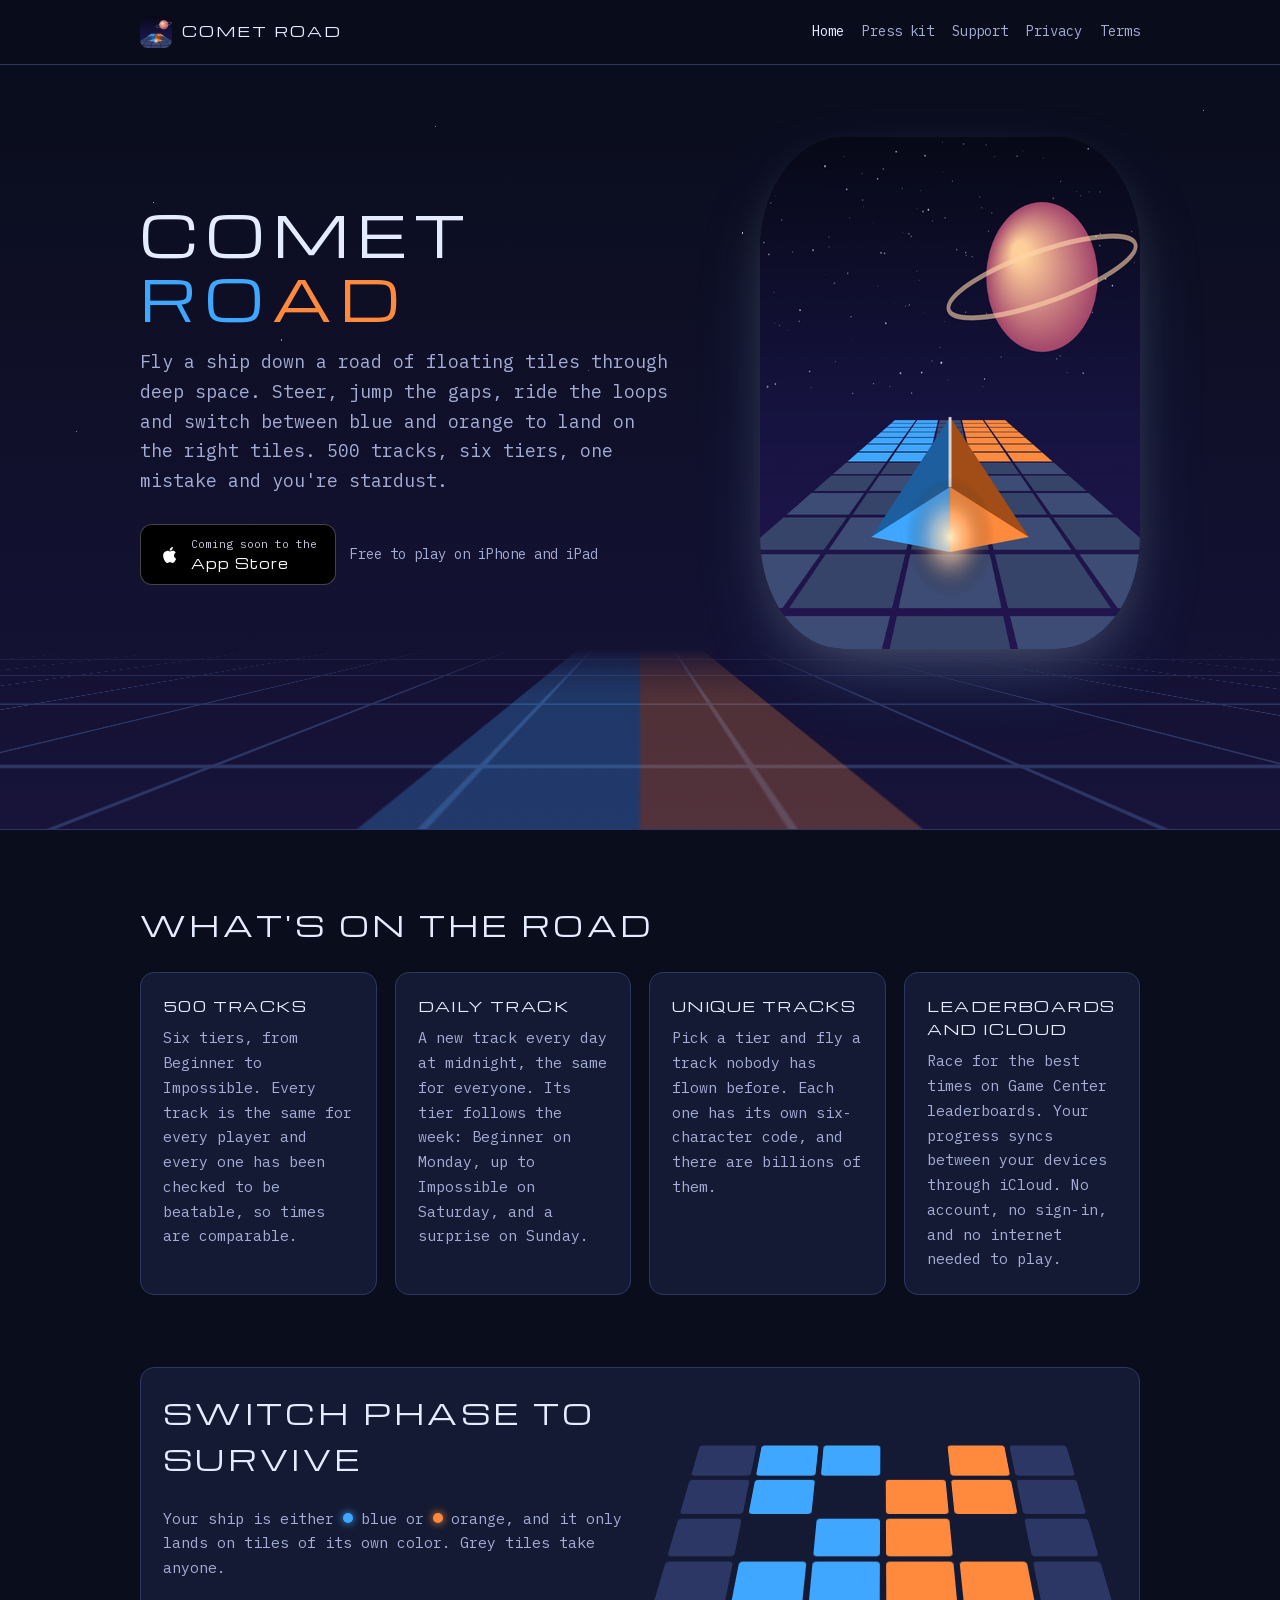
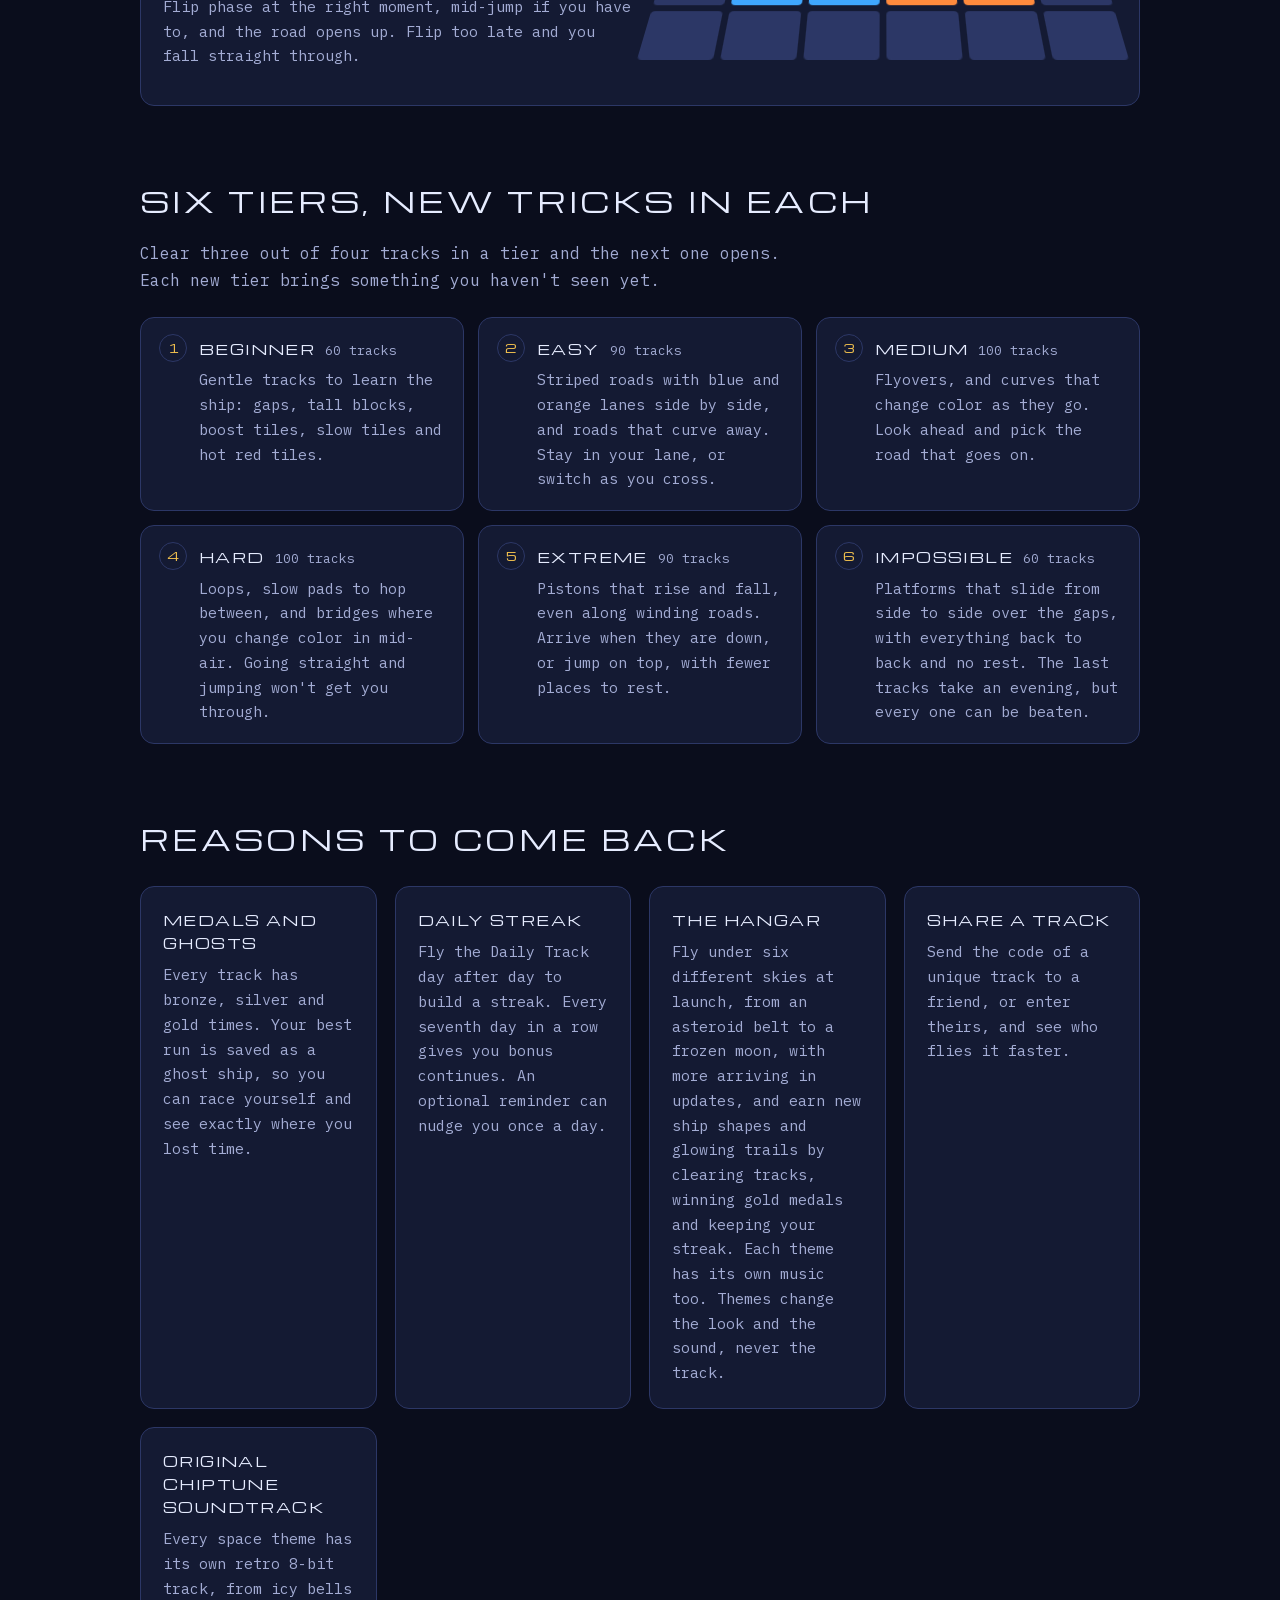
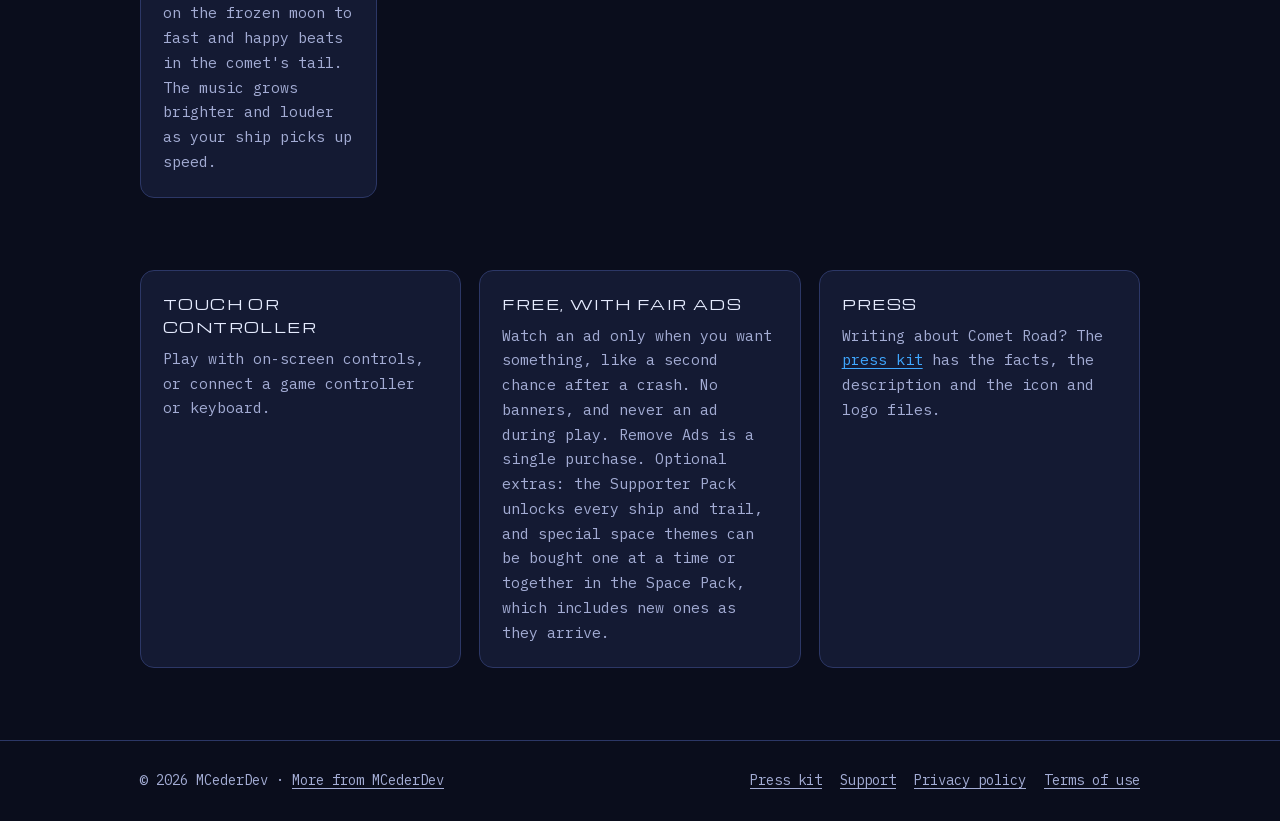
==== index.html @ 7484a26b "Use MCederDev in copyright footers Co-Authored-By: Claude Opus 5.5 <noreply@anthropic.com> Claude-Se" ====
<!doctype html>
<html lang="en">
<head>
<meta charset="utf-8">
<meta name="viewport" content="width=device-width,initial-scale=1">
<title>Comet Road: a space racer for iPhone and iPad</title>
<meta name="description" content="Comet Road is an arcade space racer for iPhone and iPad. Fly a ship down a road of floating tiles, jump the gaps, ride loops and ramps, and switch between blue and orange to stay on the track. 500 tracks in six tiers.">
<meta property="og:title" content="Comet Road">
<meta property="og:description" content="Fly down a road of floating tiles, jump the gaps and switch phase to stay alive. 500 tracks in six tiers, a new daily track and endless unique tracks.">
<meta property="og:type" content="website">
<meta property="og:image" content="assets/icon-512.png">
<meta name="theme-color" content="#0a0d1c">
<!-- When the app is live, add: <meta name="apple-itunes-app" content="app-id=YOUR_APP_ID"> -->
<link rel="icon" href="assets/favicon.png" type="image/png">
<link rel="apple-touch-icon" href="assets/apple-touch-icon.png">
<link rel="stylesheet" href="assets/site.css">
</head>
<body>
<a class="skip" href="#main">Skip to content</a>
<header class="top">
  <div class="wrap">
    <a class="brand" href="./"><img src="assets/favicon.png" alt="" width="32" height="32">COMET ROAD</a>
    <nav class="nav" aria-label="Main">
      <a href="./" aria-current="page">Home</a>
      <a href="presskit.html">Press kit</a>
      <a href="support.html">Support</a>
      <a href="privacy.html">Privacy</a>
      <a href="terms.html">Terms</a>
    </nav>
  </div>
</header>

<main id="main">
  <div class="hero">
    <div class="stars" aria-hidden="true"></div>
    <div class="wrap">
      <div>
        <h1>COMET <span class="b">RO</span><span class="o">AD</span></h1>
        <p class="lede">Fly a ship down a road of floating tiles through deep space. Steer, jump the gaps, ride the loops and switch between blue and orange to land on the right tiles. 500 tracks, six tiers, one mistake and you're stardust.</p>
        <div class="cta">
          <!-- Replace with the official "Download on the App Store" badge and your app link once the app is live. -->
          <a class="store-badge" aria-disabled="true">
            <svg viewBox="0 0 24 24" aria-hidden="true"><path d="M16.37 12.5c-.02-2.2 1.8-3.26 1.88-3.31-1.03-1.5-2.62-1.7-3.18-1.73-1.35-.14-2.64.8-3.33.8-.69 0-1.74-.78-2.87-.76-1.47.02-2.83.86-3.59 2.18-1.53 2.66-.39 6.6 1.1 8.75.73 1.05 1.6 2.24 2.73 2.2 1.1-.05 1.51-.71 2.84-.71 1.32 0 1.7.71 2.85.69 1.18-.02 1.93-1.07 2.65-2.13.84-1.22 1.18-2.4 1.2-2.46-.03-.01-2.3-.88-2.32-3.52zM14.2 6.03c.6-.73 1.01-1.75.9-2.76-.87.04-1.92.58-2.54 1.31-.56.64-1.05 1.67-.92 2.66.97.08 1.96-.49 2.56-1.21z"/></svg>
            <span><small>Coming soon to the</small>App Store</span>
          </a>
          <span class="ghost">Free to play on iPhone and iPad</span>
        </div>
      </div>
      <div class="hero-art">
        <img src="assets/icon-512.png" alt="The Comet Road ship, half blue and half orange, on a tiled road in space under a ringed planet" width="512" height="512">
      </div>
    </div>
    <div class="track" aria-hidden="true"></div>
  </div>

  <section>
    <div class="wrap">
      <h2>WHAT'S ON THE ROAD</h2>
      <div class="grid">
        <div class="card"><h3>500 TRACKS</h3><p>Six tiers, from Beginner to Impossible. Every track is the same for every player and every one has been checked to be beatable, so times are comparable.</p></div>
        <div class="card"><h3>DAILY TRACK</h3><p>A new track every day at midnight, the same for everyone. Its tier follows the week: Beginner on Monday, up to Impossible on Saturday, and a surprise on Sunday.</p></div>
        <div class="card"><h3>UNIQUE TRACKS</h3><p>Pick a tier and fly a track nobody has flown before. Each one has its own six-character code, and there are billions of them.</p></div>
        <div class="card"><h3>LEADERBOARDS AND ICLOUD</h3><p>Race for the best times on Game Center leaderboards. Your progress syncs between your devices through iCloud. No account, no sign-in, and no internet needed to play.</p></div>
      </div>
    </div>
  </section>

  <section style="padding-top:0">
    <div class="wrap">
      <div class="card phase">
        <div>
          <h2>SWITCH PHASE TO SURVIVE</h2>
          <p>Your ship is either <span class="dot b"></span>blue or <span class="dot o"></span>orange, and it only lands on tiles of its own color. Grey tiles take anyone.</p>
          <p>Flip phase at the right moment, mid-jump if you have to, and the road opens up. Flip too late and you fall straight through.</p>
        </div>
        <div class="tiles" aria-hidden="true">
          <i></i><i class="b"></i><i class="b"></i><i class="x"></i><i class="o"></i><i></i>
          <i></i><i class="b"></i><i class="x"></i><i class="o"></i><i class="o"></i><i></i>
          <i></i><i class="x"></i><i class="b"></i><i class="o"></i><i class="x"></i><i></i>
          <i></i><i class="b"></i><i class="b"></i><i class="o"></i><i class="o"></i><i></i>
          <i></i><i></i><i></i><i></i><i></i><i></i>
        </div>
      </div>
    </div>
  </section>

  <section style="padding-top:0">
    <div class="wrap">
      <h2>SIX TIERS, NEW TRICKS IN EACH</h2>
      <p class="sub">Clear three out of four tracks in a tier and the next one opens. Each new tier brings something you haven't seen yet.</p>
      <ol class="tiers">
        <li><b>BEGINNER</b><span>60 tracks</span><p>Gentle tracks to learn the ship: gaps, tall blocks, boost tiles, slow tiles and hot red tiles.</p></li>
        <li><b>EASY</b><span>90 tracks</span><p>Striped roads with blue and orange lanes side by side, and roads that curve away. Stay in your lane, or switch as you cross.</p></li>
        <li><b>MEDIUM</b><span>100 tracks</span><p>Flyovers, and curves that change color as they go. Look ahead and pick the road that goes on.</p></li>
        <li><b>HARD</b><span>100 tracks</span><p>Loops, slow pads to hop between, and bridges where you change color in mid-air. Going straight and jumping won't get you through.</p></li>
        <li><b>EXTREME</b><span>90 tracks</span><p>Pistons that rise and fall, even along winding roads. Arrive when they are down, or jump on top, with fewer places to rest.</p></li>
        <li><b>IMPOSSIBLE</b><span>60 tracks</span><p>Platforms that slide from side to side over the gaps, with everything back to back and no rest. The last tracks take an evening, but every one can be beaten.</p></li>
      </ol>
    </div>
  </section>

  <section style="padding-top:0">
    <div class="wrap">
      <h2>REASONS TO COME BACK</h2>
      <div class="grid">
        <div class="card"><h3>MEDALS AND GHOSTS</h3><p>Every track has bronze, silver and gold times. Your best run is saved as a ghost ship, so you can race yourself and see exactly where you lost time.</p></div>
        <div class="card"><h3>DAILY STREAK</h3><p>Fly the Daily Track day after day to build a streak. Every seventh day in a row gives you bonus continues. An optional reminder can nudge you once a day.</p></div>
        <div class="card"><h3>THE HANGAR</h3><p>Fly under six different skies at launch, from an asteroid belt to a frozen moon, with more arriving in updates, and earn new ship shapes and glowing trails by clearing tracks, winning gold medals and keeping your streak. Each theme has its own music too. Themes change the look and the sound, never the track.</p></div>
        <div class="card"><h3>SHARE A TRACK</h3><p>Send the code of a unique track to a friend, or enter theirs, and see who flies it faster.</p></div>
        <div class="card"><h3>ORIGINAL CHIPTUNE SOUNDTRACK</h3><p>Every space theme has its own retro 8-bit track, from icy bells on the frozen moon to fast and happy beats in the comet's tail. The music grows brighter and louder as your ship picks up speed.</p></div>
      </div>
    </div>
  </section>

  <section style="padding-top:0">
    <div class="wrap">
      <div class="grid">
        <div class="card"><h3>TOUCH OR CONTROLLER</h3><p>Play with on-screen controls, or connect a game controller or keyboard.</p></div>
        <div class="card"><h3>FREE, WITH FAIR ADS</h3><p>Watch an ad only when you want something, like a second chance after a crash. No banners, and never an ad during play. Remove Ads is a single purchase. Optional extras: the Supporter Pack unlocks every ship and trail, and special space themes can be bought one at a time or together in the Space Pack, which includes new ones as they arrive.</p></div>
        <div class="card"><h3>PRESS</h3><p>Writing about Comet Road? The <a href="presskit.html">press kit</a> has the facts, the description and the icon and logo files.</p></div>
      </div>
    </div>
  </section>
</main>

<footer class="foot">
  <div class="wrap">
    <span>&copy; 2026 MCederDev · <a href="../">More from MCederDev</a></span>
    <nav aria-label="Footer">
      <a href="presskit.html">Press kit</a>
      <a href="support.html">Support</a>
      <a href="privacy.html">Privacy policy</a>
      <a href="terms.html">Terms of use</a>
    </nav>
  </div>
</footer>
</body>
</html>
---- assets/site.css ----
/* Comet Road website. One dark look on purpose, matching the game. */
@font-face{font-family:"Michroma";font-weight:400;font-display:swap;src:url(fonts/Michroma-400-latin.woff2) format("woff2");unicode-range:U+0000-00FF,U+0131,U+0152-0153,U+02BB-02BC,U+02C6,U+02DA,U+02DC,U+2000-206F,U+2074,U+20AC,U+2122,U+2191,U+2193,U+2212,U+2215,U+FEFF,U+FFFD}
@font-face{font-family:"Michroma";font-weight:400;font-display:swap;src:url(fonts/Michroma-400-latin-ext.woff2) format("woff2");unicode-range:U+0100-02BA,U+02BD-02C5,U+02C7-02CC,U+02CE-02D7,U+02DD-02FF,U+0304,U+0308,U+0329,U+1E00-1EFF,U+2020,U+20A0-20AB,U+20AD-20C4,U+2113,U+2C60-2C7F,U+A720-A7FF}
@font-face{font-family:"IBM Plex Mono";font-weight:400;font-display:swap;src:url(fonts/IBMPlexMono-400-latin.woff2) format("woff2");unicode-range:U+0000-00FF,U+0131,U+0152-0153,U+02BB-02BC,U+02C6,U+02DA,U+02DC,U+2000-206F,U+2074,U+20AC,U+2122,U+2191,U+2193,U+2212,U+2215,U+FEFF,U+FFFD}
@font-face{font-family:"IBM Plex Mono";font-weight:400;font-display:swap;src:url(fonts/IBMPlexMono-400-latin-ext.woff2) format("woff2");unicode-range:U+0100-02BA,U+02BD-02C5,U+02C7-02CC,U+02CE-02D7,U+02DD-02FF,U+0304,U+0308,U+0329,U+1E00-1EFF,U+2020,U+20A0-20AB,U+20AD-20C4,U+2113,U+2C60-2C7F,U+A720-A7FF}
@font-face{font-family:"IBM Plex Mono";font-weight:600;font-display:swap;src:url(fonts/IBMPlexMono-600-latin.woff2) format("woff2");unicode-range:U+0000-00FF,U+0131,U+0152-0153,U+02BB-02BC,U+02C6,U+02DA,U+02DC,U+2000-206F,U+2074,U+20AC,U+2122,U+2191,U+2193,U+2212,U+2215,U+FEFF,U+FFFD}
@font-face{font-family:"IBM Plex Mono";font-weight:600;font-display:swap;src:url(fonts/IBMPlexMono-600-latin-ext.woff2) format("woff2");unicode-range:U+0100-02BA,U+02BD-02C5,U+02C7-02CC,U+02CE-02D7,U+02DD-02FF,U+0304,U+0308,U+0329,U+1E00-1EFF,U+2020,U+20A0-20AB,U+20AD-20C4,U+2113,U+2C60-2C7F,U+A720-A7FF}

:root{
  --void:#0a0d1c; --night:#17133a; --panel:#141a33; --line:#2c3766; --ink:#e6ecff; --muted:#a3acd4;
  --blue:#3fa7ff; --orange:#ff8a3d; --amber:#f2c14e;
  --display:"Michroma","Eurostile","Trebuchet MS",sans-serif;
  --mono:"IBM Plex Mono",ui-monospace,Menlo,Consolas,monospace;
  color-scheme:dark;
}
*{box-sizing:border-box}
html{-webkit-text-size-adjust:100%}
body{margin:0;background:var(--void);color:var(--ink);font:16px/1.65 var(--mono);min-height:100vh;display:flex;flex-direction:column}
a{color:var(--blue);text-underline-offset:3px}
a:hover{color:var(--orange)}
a:focus-visible,button:focus-visible{outline:2px solid var(--amber);outline-offset:3px;border-radius:4px}
img{max-width:100%;display:block}

.wrap{width:100%;max-width:1040px;margin:0 auto;padding:0 20px}
.skip{position:absolute;left:-9999px}
.skip:focus{left:16px;top:12px;background:var(--panel);padding:8px 12px;z-index:10}

/* Header */
.top{border-bottom:1px solid var(--line);background:rgba(10,13,28,.85);backdrop-filter:blur(8px);position:sticky;top:0;z-index:5}
.top .wrap{display:flex;align-items:center;justify-content:space-between;gap:16px;min-height:64px;flex-wrap:wrap}
.brand{display:flex;align-items:center;gap:10px;color:var(--ink);text-decoration:none;font-family:var(--display);letter-spacing:.14em;font-size:14px}
.brand img{width:32px;height:32px;border-radius:8px}
.nav{display:flex;gap:18px;flex-wrap:wrap;font-size:14px}
.nav a{color:var(--muted);text-decoration:none}
.nav a:hover,.nav a[aria-current="page"]{color:var(--ink)}

/* Hero */
.hero{position:relative;overflow:hidden;background:linear-gradient(180deg,var(--void) 0%,var(--night) 100%);border-bottom:1px solid var(--line)}
.stars{position:absolute;inset:0;background-image:
  radial-gradient(1px 1px at 12% 18%,#fff9 50%,transparent 51%),radial-gradient(1px 1px at 34% 8%,#fff7 50%,transparent 51%),
  radial-gradient(1.5px 1.5px at 58% 22%,#fffb 50%,transparent 51%),radial-gradient(1px 1px at 76% 12%,#fff8 50%,transparent 51%),
  radial-gradient(1px 1px at 88% 30%,#fff6 50%,transparent 51%),radial-gradient(1.5px 1.5px at 22% 36%,#fff8 50%,transparent 51%),
  radial-gradient(1px 1px at 46% 40%,#fff5 50%,transparent 51%),radial-gradient(1px 1px at 6% 48%,#fff7 50%,transparent 51%),
  radial-gradient(1px 1px at 94% 6%,#fff8 50%,transparent 51%),radial-gradient(1px 1px at 66% 44%,#fff5 50%,transparent 51%);pointer-events:none}
.hero .wrap{position:relative;display:grid;grid-template-columns:1.1fr .9fr;gap:40px;align-items:center;padding-top:72px;padding-bottom:180px}
.hero h1{font-family:var(--display);font-weight:400;font-size:clamp(30px,6vw,56px);letter-spacing:.14em;line-height:1.15;margin:0 0 18px}
.hero h1 .b{color:var(--blue)} .hero h1 .o{color:var(--orange)}
.lede{font-size:18px;color:var(--muted);max-width:34em;margin:0 0 28px}
.hero-art img{width:100%;max-width:380px;margin-left:auto;border-radius:22%;box-shadow:0 30px 80px -20px #3fa7ff55,0 20px 60px -30px #ff8a3d66}

/* Moving track along the bottom of the hero */
.track{position:absolute;left:-10%;right:-10%;bottom:-40px;height:220px;perspective:300px;pointer-events:none}
.track::before{content:"";position:absolute;inset:0 0 -200px;transform:rotateX(62deg);transform-origin:50% 0;
  background:
    linear-gradient(90deg,transparent 0 46%,#3fa7ff40 46% 50%,#ff8a3d40 50% 54%,transparent 54%),
    repeating-linear-gradient(90deg,#2c3766 0 2px,transparent 2px 80px),
    repeating-linear-gradient(0deg,#2c3766 0 2px,transparent 2px 60px);
  animation:roll 1.4s linear infinite;
  -webkit-mask-image:linear-gradient(180deg,transparent,#000 40%);mask-image:linear-gradient(180deg,transparent,#000 40%)}
@keyframes roll{to{background-position:0 0,0 0,0 60px}}
@media (prefers-reduced-motion:reduce){.track::before{animation:none}}

.cta{display:flex;gap:14px;flex-wrap:wrap;align-items:center}
.store-badge{display:inline-flex;align-items:center;gap:10px;background:#000;color:#fff;border:1px solid #fff4;border-radius:12px;padding:10px 18px;text-decoration:none;font-family:var(--display);font-size:13px;letter-spacing:.08em}
.store-badge svg{width:22px;height:22px;fill:currentColor}
.store-badge small{display:block;font-family:var(--mono);font-size:11px;letter-spacing:0;color:#ccd}
.store-badge[aria-disabled="true"]{cursor:default}
.ghost{color:var(--muted);font-size:14px}

/* Sections */
main{flex:1}
section{padding:72px 0}
h2{font-family:var(--display);font-weight:400;letter-spacing:.12em;font-size:clamp(20px,3.4vw,28px);margin:0 0 24px}
.grid{display:grid;grid-template-columns:repeat(auto-fit,minmax(220px,1fr));gap:18px}
.card{background:var(--panel);border:1px solid var(--line);border-radius:14px;padding:22px}
.card h3{font-family:var(--display);font-weight:400;font-size:14px;letter-spacing:.1em;margin:0 0 8px}
.card p{margin:0;color:var(--muted);font-size:15px}
.dot{display:inline-block;width:10px;height:10px;border-radius:50%;margin-right:8px;vertical-align:1px}
.dot.b{background:var(--blue);box-shadow:0 0 8px var(--blue)} .dot.o{background:var(--orange);box-shadow:0 0 8px var(--orange)} .dot.a{background:var(--amber);box-shadow:0 0 8px var(--amber)}
.phase{display:grid;grid-template-columns:1fr 1fr;gap:18px;align-items:center}
.phase p{color:var(--muted);margin:0 0 14px}
.tiles{display:grid;grid-template-columns:repeat(6,1fr);gap:6px;transform:perspective(500px) rotateX(35deg);width:100%;max-width:420px;margin:0 auto}
.tiles i{display:block;aspect-ratio:1.4;border-radius:4px;background:#2c3766}
.tiles i.b{background:var(--blue)} .tiles i.o{background:var(--orange)} .tiles i.x{background:transparent}

/* Text pages */
.doc{padding:56px 0 72px}
.doc .wrap{max-width:760px}
.doc h1{font-family:var(--display);font-weight:400;letter-spacing:.12em;font-size:clamp(24px,4.4vw,36px);margin:0 0 8px;line-height:1.25}
.doc .meta{color:var(--muted);font-size:14px;margin:0 0 36px}
.doc h2{font-size:17px;margin:40px 0 12px}
.doc h3{font-size:16px;margin:24px 0 8px}
.doc p,.doc li{color:#cfd6f5;overflow-wrap:anywhere}
.doc ul{padding-left:22px}
.doc li{margin:6px 0}
.note{border-left:3px solid var(--amber);background:var(--panel);padding:14px 18px;border-radius:0 10px 10px 0;margin:24px 0}
.note p{margin:0}
table{width:100%;border-collapse:collapse;font-size:14px;margin:12px 0 20px}
th,td{text-align:left;padding:10px 12px;border-bottom:1px solid var(--line);vertical-align:top}
th{font-weight:600;color:var(--ink)}
td{color:#cfd6f5}
.table-scroll{overflow-x:auto}
details{background:var(--panel);border:1px solid var(--line);border-radius:12px;padding:14px 18px;margin:10px 0}
summary{cursor:pointer;font-weight:600;color:var(--ink)}
details p{margin:10px 0 0}
.contact{font-size:18px;margin:8px 0 28px}

/* Footer */
.foot{border-top:1px solid var(--line);padding:28px 0;color:var(--muted);font-size:14px}
.foot .wrap{display:flex;gap:16px;justify-content:space-between;flex-wrap:wrap}
.foot nav{display:flex;gap:18px;flex-wrap:wrap}
.foot a{color:var(--muted)}

@media (max-width:760px){
  .hero .wrap{grid-template-columns:1fr;padding-top:40px;padding-bottom:150px;gap:28px}
  .hero-art{order:-1}
  .hero-art img{max-width:180px;margin:0}
  .phase{grid-template-columns:1fr}
  section{padding:52px 0}
  .wrap{padding:0 16px}
}

/* Tier list on the home page */
.sub{color:var(--muted);margin:-8px 0 24px;max-width:40em}
.tiers{list-style:none;padding:0;margin:0;display:grid;grid-template-columns:repeat(auto-fit,minmax(280px,1fr));gap:14px;counter-reset:t}
.tiers li{counter-increment:t;background:var(--panel);border:1px solid var(--line);border-radius:14px;padding:18px 20px 18px 58px;position:relative}
.tiers li::before{content:counter(t);position:absolute;left:18px;top:16px;width:26px;height:26px;border-radius:50%;border:1px solid var(--line);display:grid;place-items:center;font-family:var(--display);font-size:12px;color:var(--amber)}
.tiers b{font-family:var(--display);font-weight:400;font-size:14px;letter-spacing:.1em}
.tiers span{color:var(--muted);font-size:13px;margin-left:10px}
.tiers p{margin:6px 0 0;color:var(--muted);font-size:15px}

/* Press kit */
.facts{display:grid;grid-template-columns:max-content 1fr;gap:6px 20px;margin:0 0 8px}
.facts dt{color:var(--muted)}
.facts dd{margin:0;color:var(--ink)}
.downloads{display:grid;grid-template-columns:repeat(auto-fit,minmax(200px,1fr));gap:14px;margin:12px 0 20px}
.dl{background:var(--panel);border:1px solid var(--line);border-radius:12px;padding:14px;text-decoration:none;color:var(--ink);display:flex;flex-direction:column;gap:10px}
.dl:hover{border-color:var(--blue);color:var(--ink)}
.dl .thumb{aspect-ratio:16/10;border-radius:8px;background:#060814;display:grid;place-items:center;overflow:hidden}
.dl .thumb{padding:12px}
.dl .thumb img{max-width:100%;max-height:110px;width:auto;height:auto}
.dl small{color:var(--muted)}
.shots{display:grid;grid-template-columns:repeat(auto-fit,minmax(220px,1fr));gap:14px;margin:12px 0 20px}
.shot{aspect-ratio:19.5/9;border:1px dashed var(--line);border-radius:12px;display:grid;place-items:center;color:var(--muted);font-size:13px;text-align:center;padding:10px}
@media (max-width:520px){.facts{grid-template-columns:1fr;gap:0}.facts dd{margin-bottom:10px}}
.doc code{font-family:var(--mono);background:var(--panel);border:1px solid var(--line);border-radius:6px;padding:1px 6px;font-size:14px}
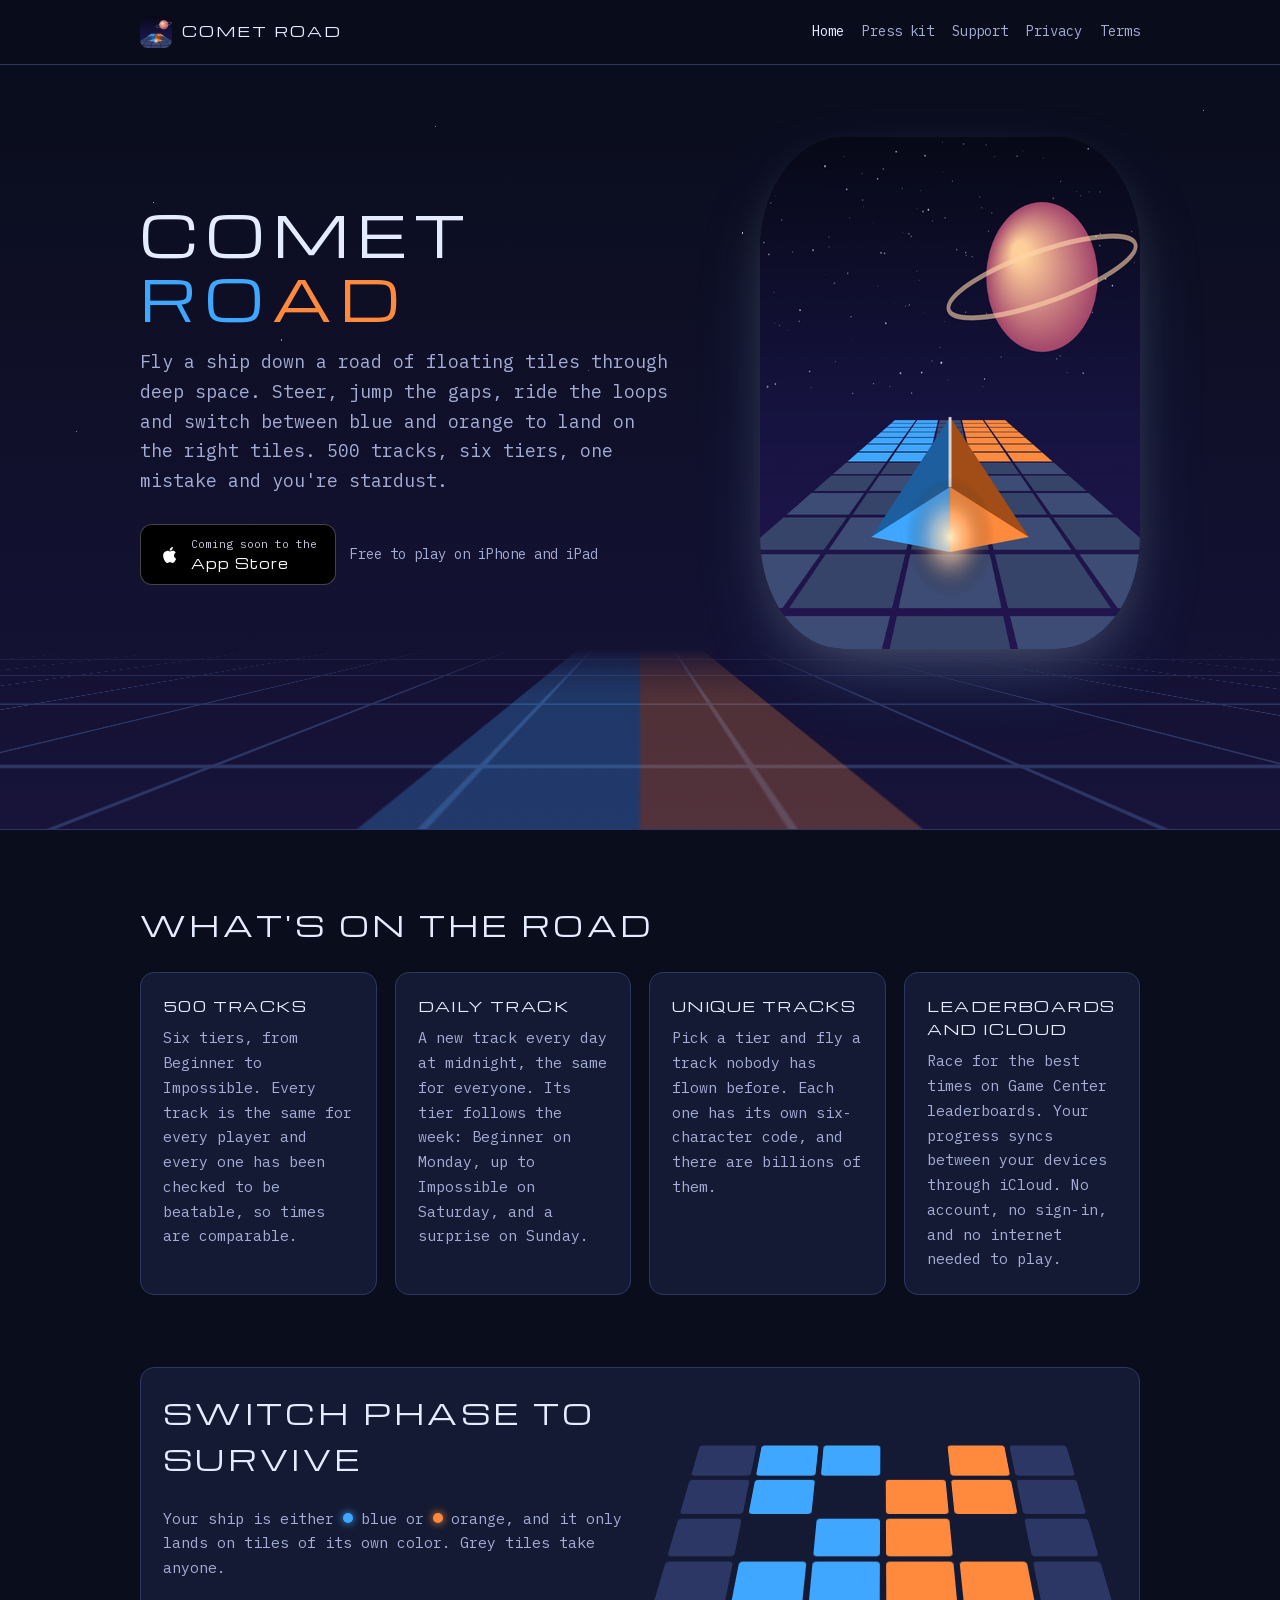
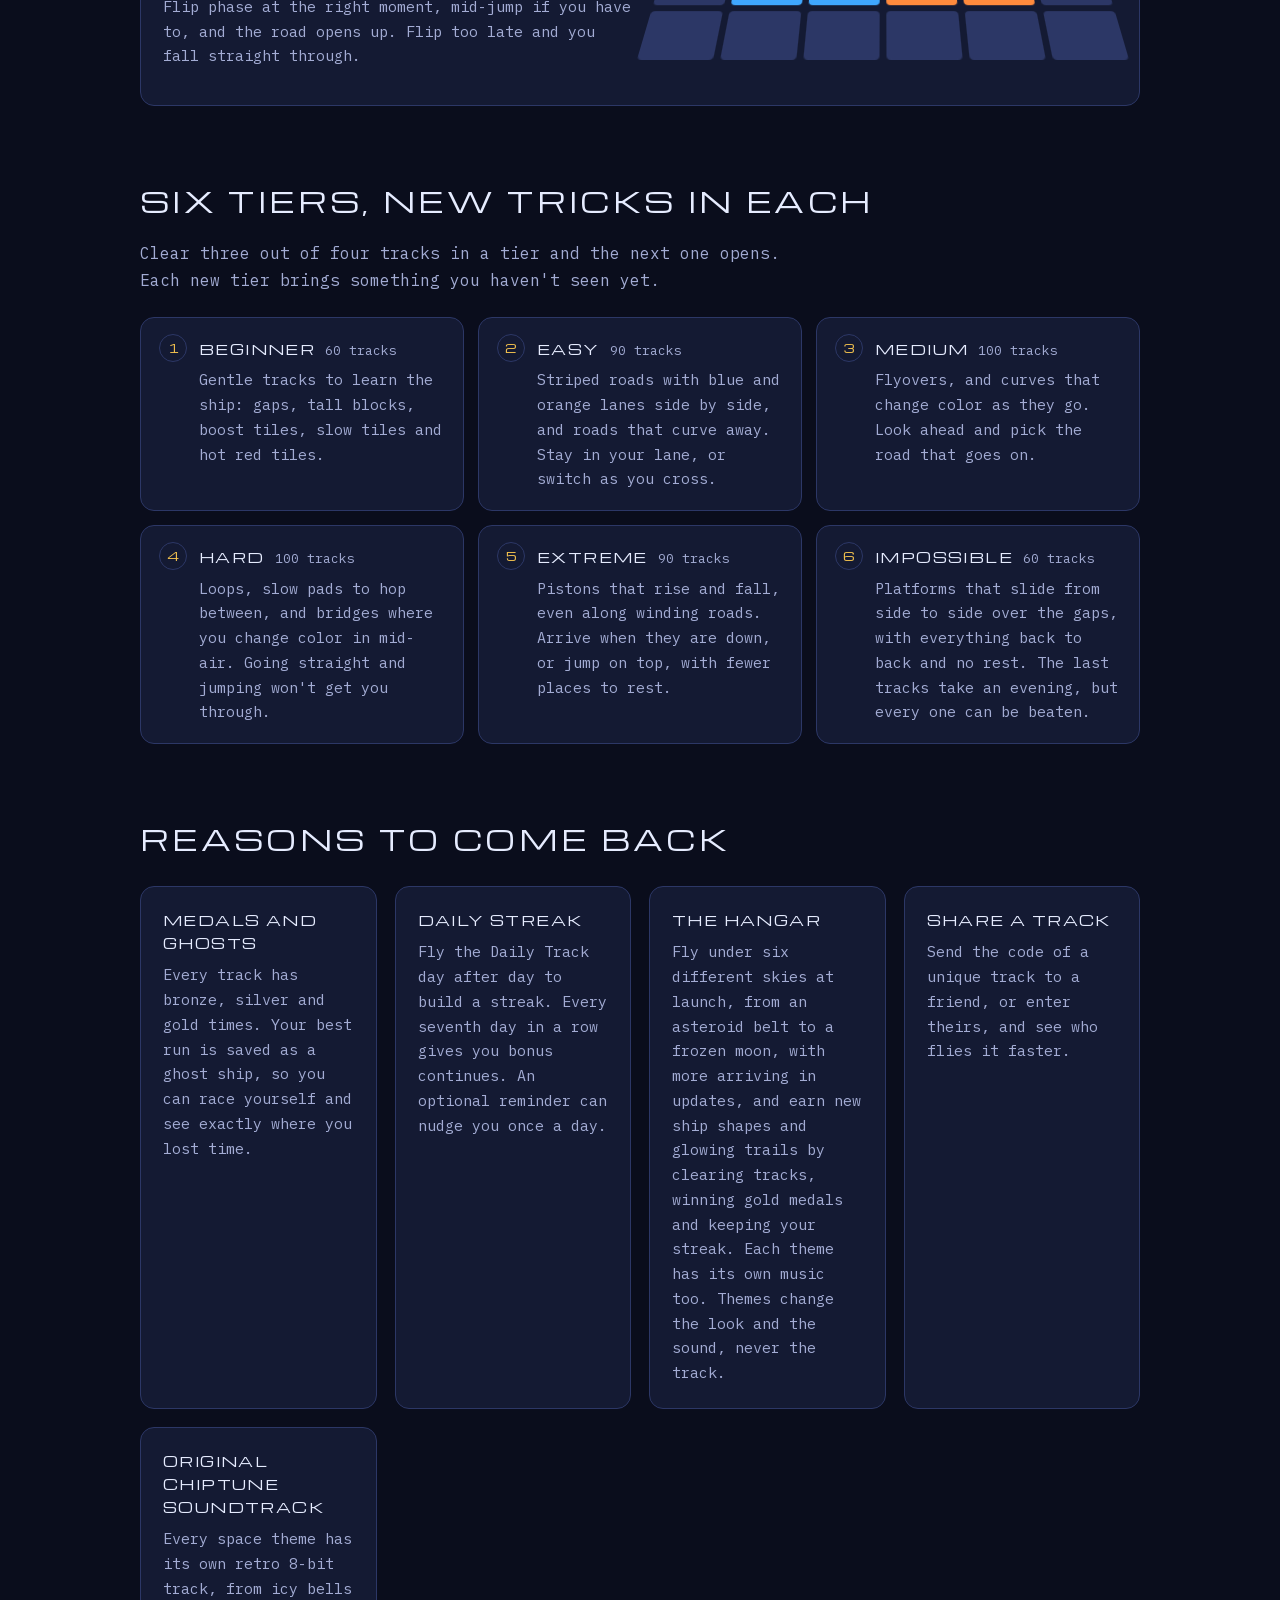
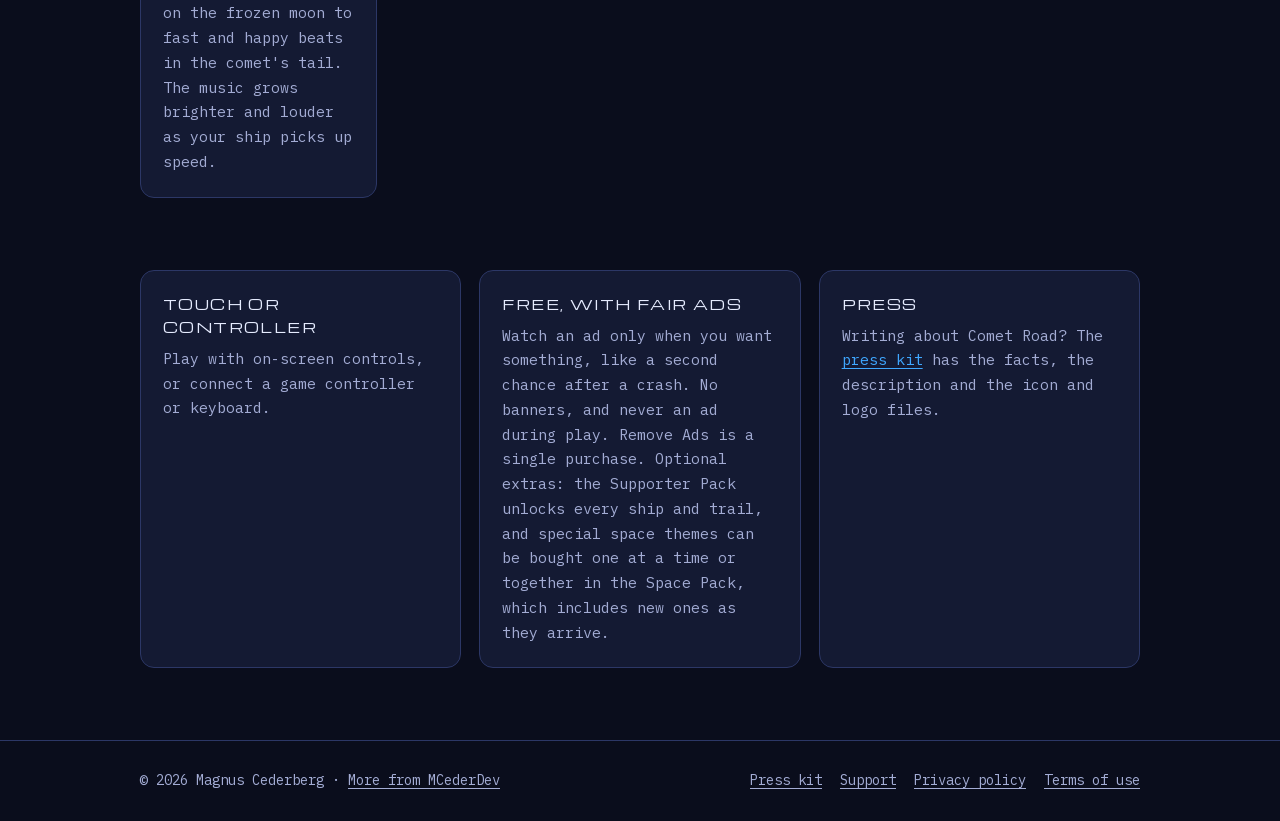
==== commit 4158d152: "Keep Magnus Cederberg as copyright holder Co-Authored-By: Claude Opus 5.5 <noreply@anthropic.com> Cl" ====
--- a/index.html
+++ b/index.html
@@ -125,7 +125,7 @@
 
 <footer class="foot">
   <div class="wrap">
-    <span>&copy; 2026 MCederDev · <a href="../">More from MCederDev</a></span>
+    <span>&copy; 2026 Magnus Cederberg · <a href="../">More from MCederDev</a></span>
     <nav aria-label="Footer">
       <a href="presskit.html">Press kit</a>
       <a href="support.html">Support</a>
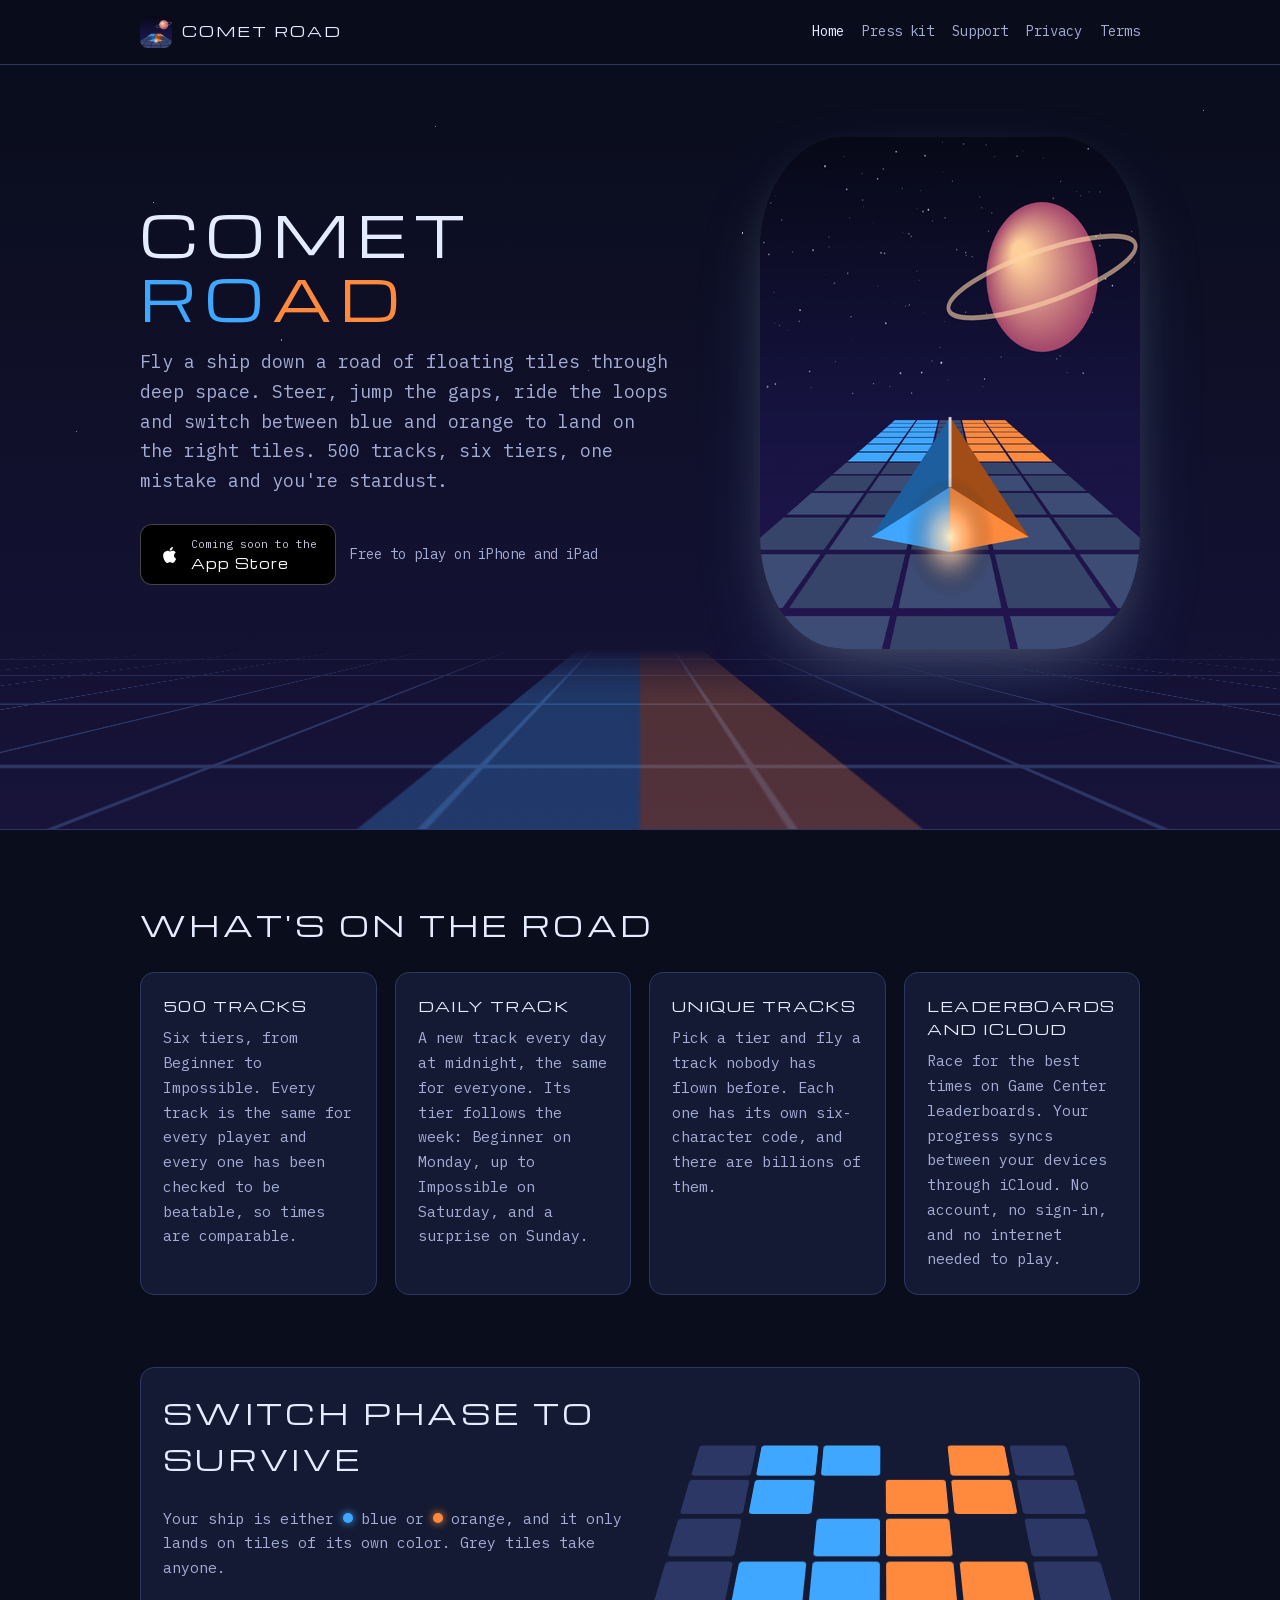
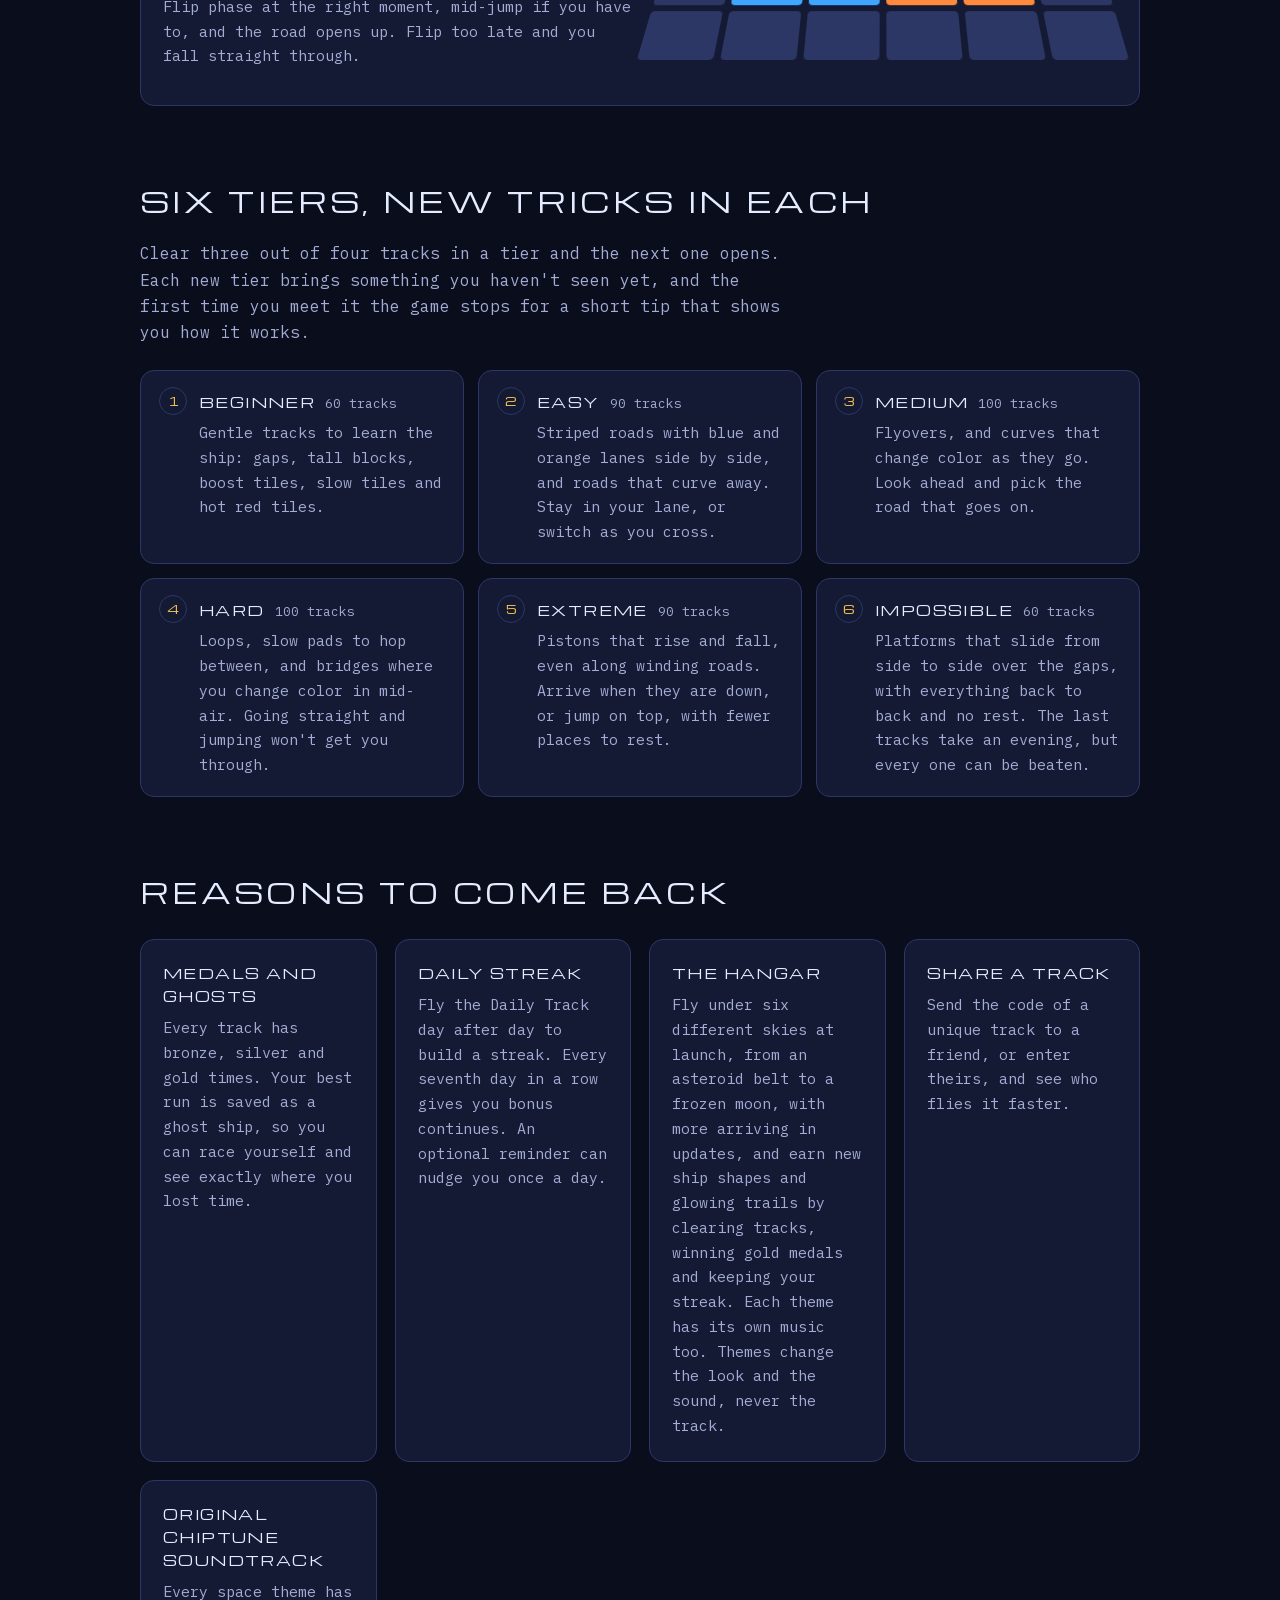
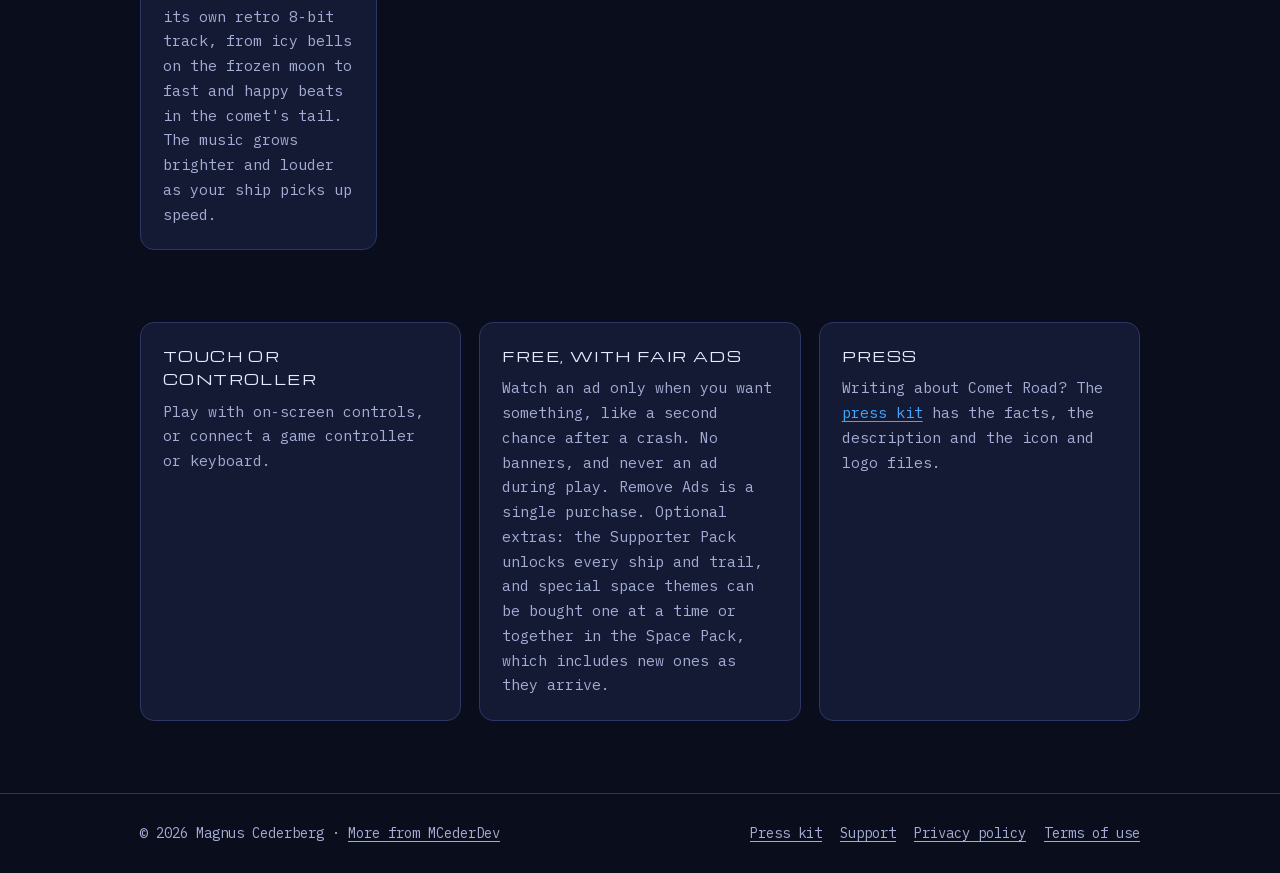
==== commit 11d7717e: "Mention the new player tips and How to play page Co-Authored-By: Claude Opus 5.5 <noreply@anthropic." ====
--- a/index.html
+++ b/index.html
@@ -87,7 +87,7 @@
   <section style="padding-top:0">
     <div class="wrap">
       <h2>SIX TIERS, NEW TRICKS IN EACH</h2>
-      <p class="sub">Clear three out of four tracks in a tier and the next one opens. Each new tier brings something you haven't seen yet.</p>
+      <p class="sub">Clear three out of four tracks in a tier and the next one opens. Each new tier brings something you haven't seen yet, and the first time you meet it the game stops for a short tip that shows you how it works.</p>
       <ol class="tiers">
         <li><b>BEGINNER</b><span>60 tracks</span><p>Gentle tracks to learn the ship: gaps, tall blocks, boost tiles, slow tiles and hot red tiles.</p></li>
         <li><b>EASY</b><span>90 tracks</span><p>Striped roads with blue and orange lanes side by side, and roads that curve away. Stay in your lane, or switch as you cross.</p></li>
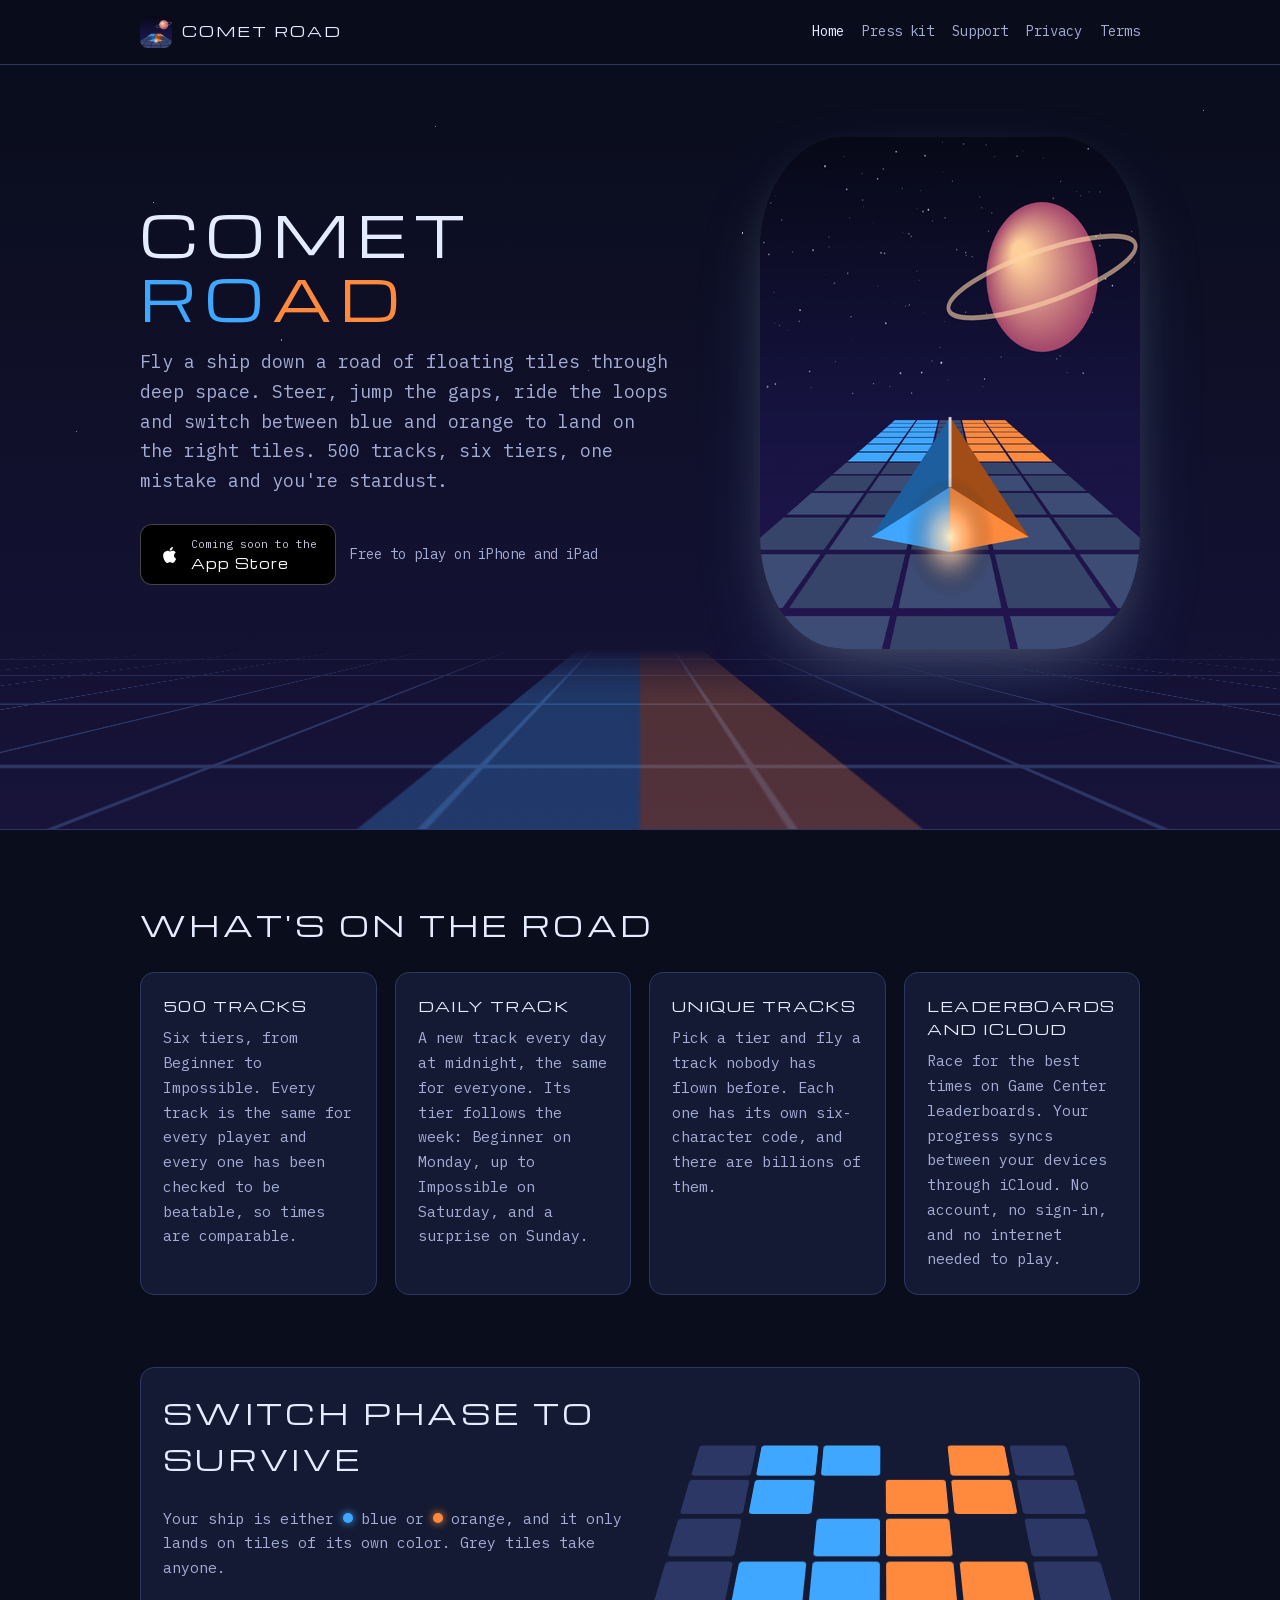
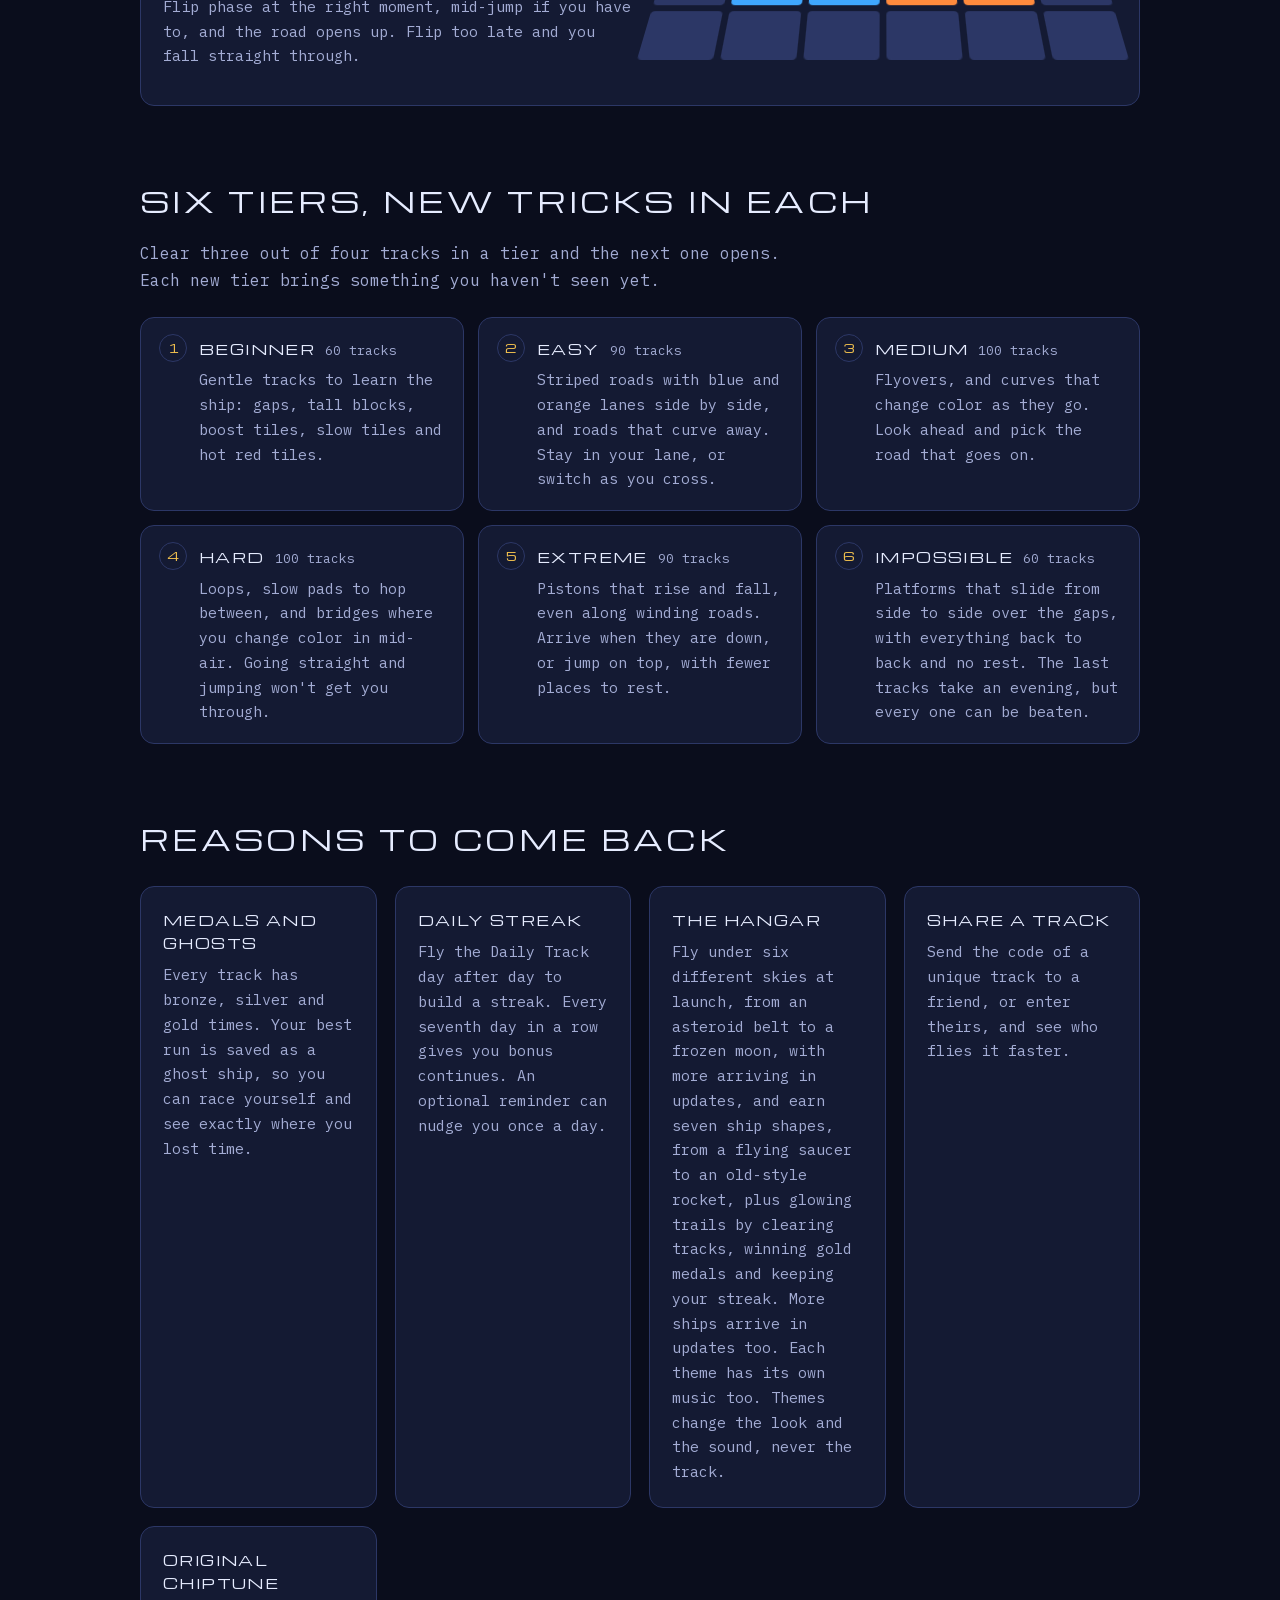
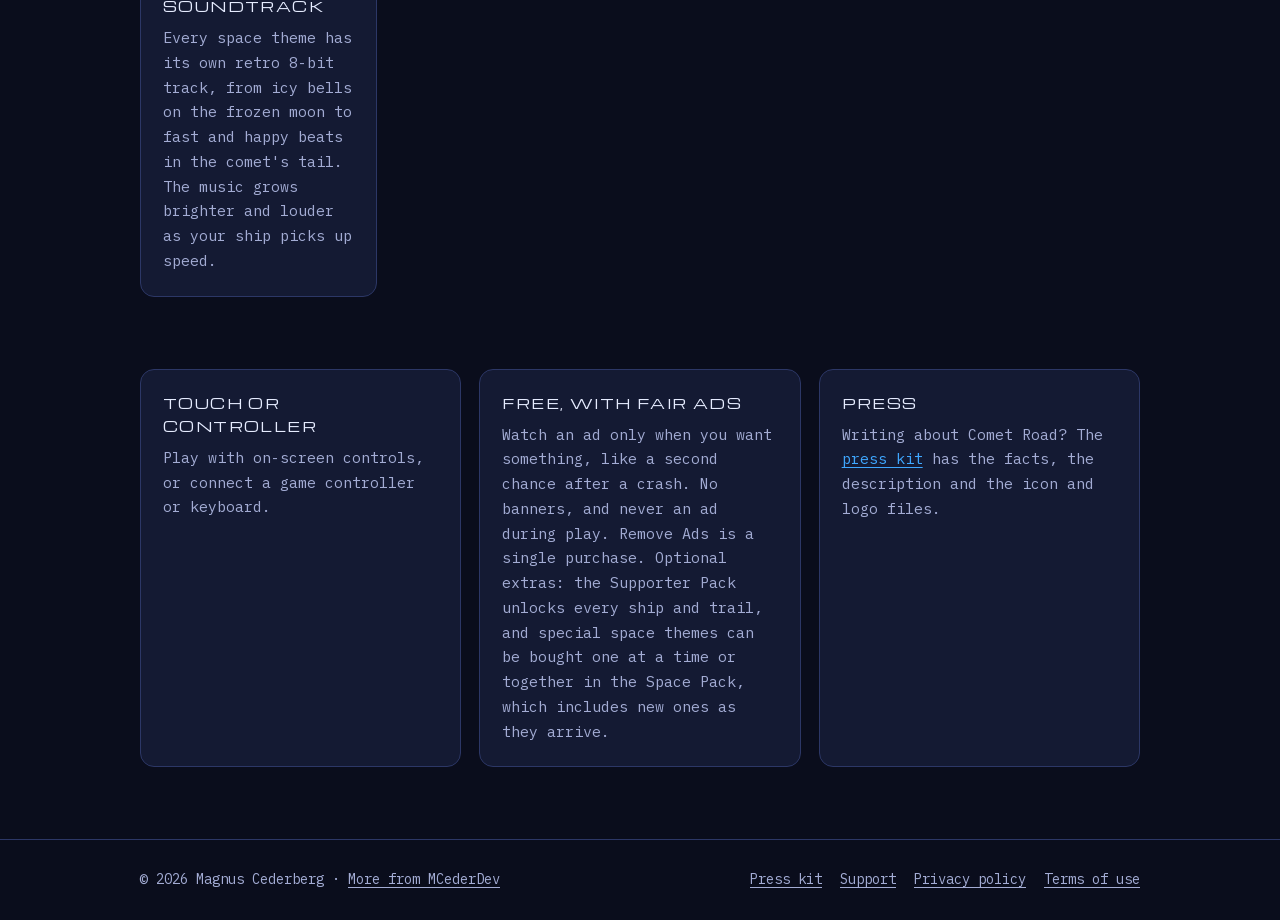
==== commit c86ae385: "Mention the seven launch ships in the Hangar and that more arrive in updates Co-Authored-By: Claude " ====
--- a/index.html
+++ b/index.html
@@ -87,7 +87,7 @@
   <section style="padding-top:0">
     <div class="wrap">
       <h2>SIX TIERS, NEW TRICKS IN EACH</h2>
-      <p class="sub">Clear three out of four tracks in a tier and the next one opens. Each new tier brings something you haven't seen yet, and the first time you meet it the game stops for a short tip that shows you how it works.</p>
+      <p class="sub">Clear three out of four tracks in a tier and the next one opens. Each new tier brings something you haven't seen yet.</p>
       <ol class="tiers">
         <li><b>BEGINNER</b><span>60 tracks</span><p>Gentle tracks to learn the ship: gaps, tall blocks, boost tiles, slow tiles and hot red tiles.</p></li>
         <li><b>EASY</b><span>90 tracks</span><p>Striped roads with blue and orange lanes side by side, and roads that curve away. Stay in your lane, or switch as you cross.</p></li>
@@ -105,7 +105,7 @@
       <div class="grid">
         <div class="card"><h3>MEDALS AND GHOSTS</h3><p>Every track has bronze, silver and gold times. Your best run is saved as a ghost ship, so you can race yourself and see exactly where you lost time.</p></div>
         <div class="card"><h3>DAILY STREAK</h3><p>Fly the Daily Track day after day to build a streak. Every seventh day in a row gives you bonus continues. An optional reminder can nudge you once a day.</p></div>
-        <div class="card"><h3>THE HANGAR</h3><p>Fly under six different skies at launch, from an asteroid belt to a frozen moon, with more arriving in updates, and earn new ship shapes and glowing trails by clearing tracks, winning gold medals and keeping your streak. Each theme has its own music too. Themes change the look and the sound, never the track.</p></div>
+        <div class="card"><h3>THE HANGAR</h3><p>Fly under six different skies at launch, from an asteroid belt to a frozen moon, with more arriving in updates, and earn seven ship shapes, from a flying saucer to an old-style rocket, plus glowing trails by clearing tracks, winning gold medals and keeping your streak. More ships arrive in updates too. Each theme has its own music too. Themes change the look and the sound, never the track.</p></div>
         <div class="card"><h3>SHARE A TRACK</h3><p>Send the code of a unique track to a friend, or enter theirs, and see who flies it faster.</p></div>
         <div class="card"><h3>ORIGINAL CHIPTUNE SOUNDTRACK</h3><p>Every space theme has its own retro 8-bit track, from icy bells on the frozen moon to fast and happy beats in the comet's tail. The music grows brighter and louder as your ship picks up speed.</p></div>
       </div>
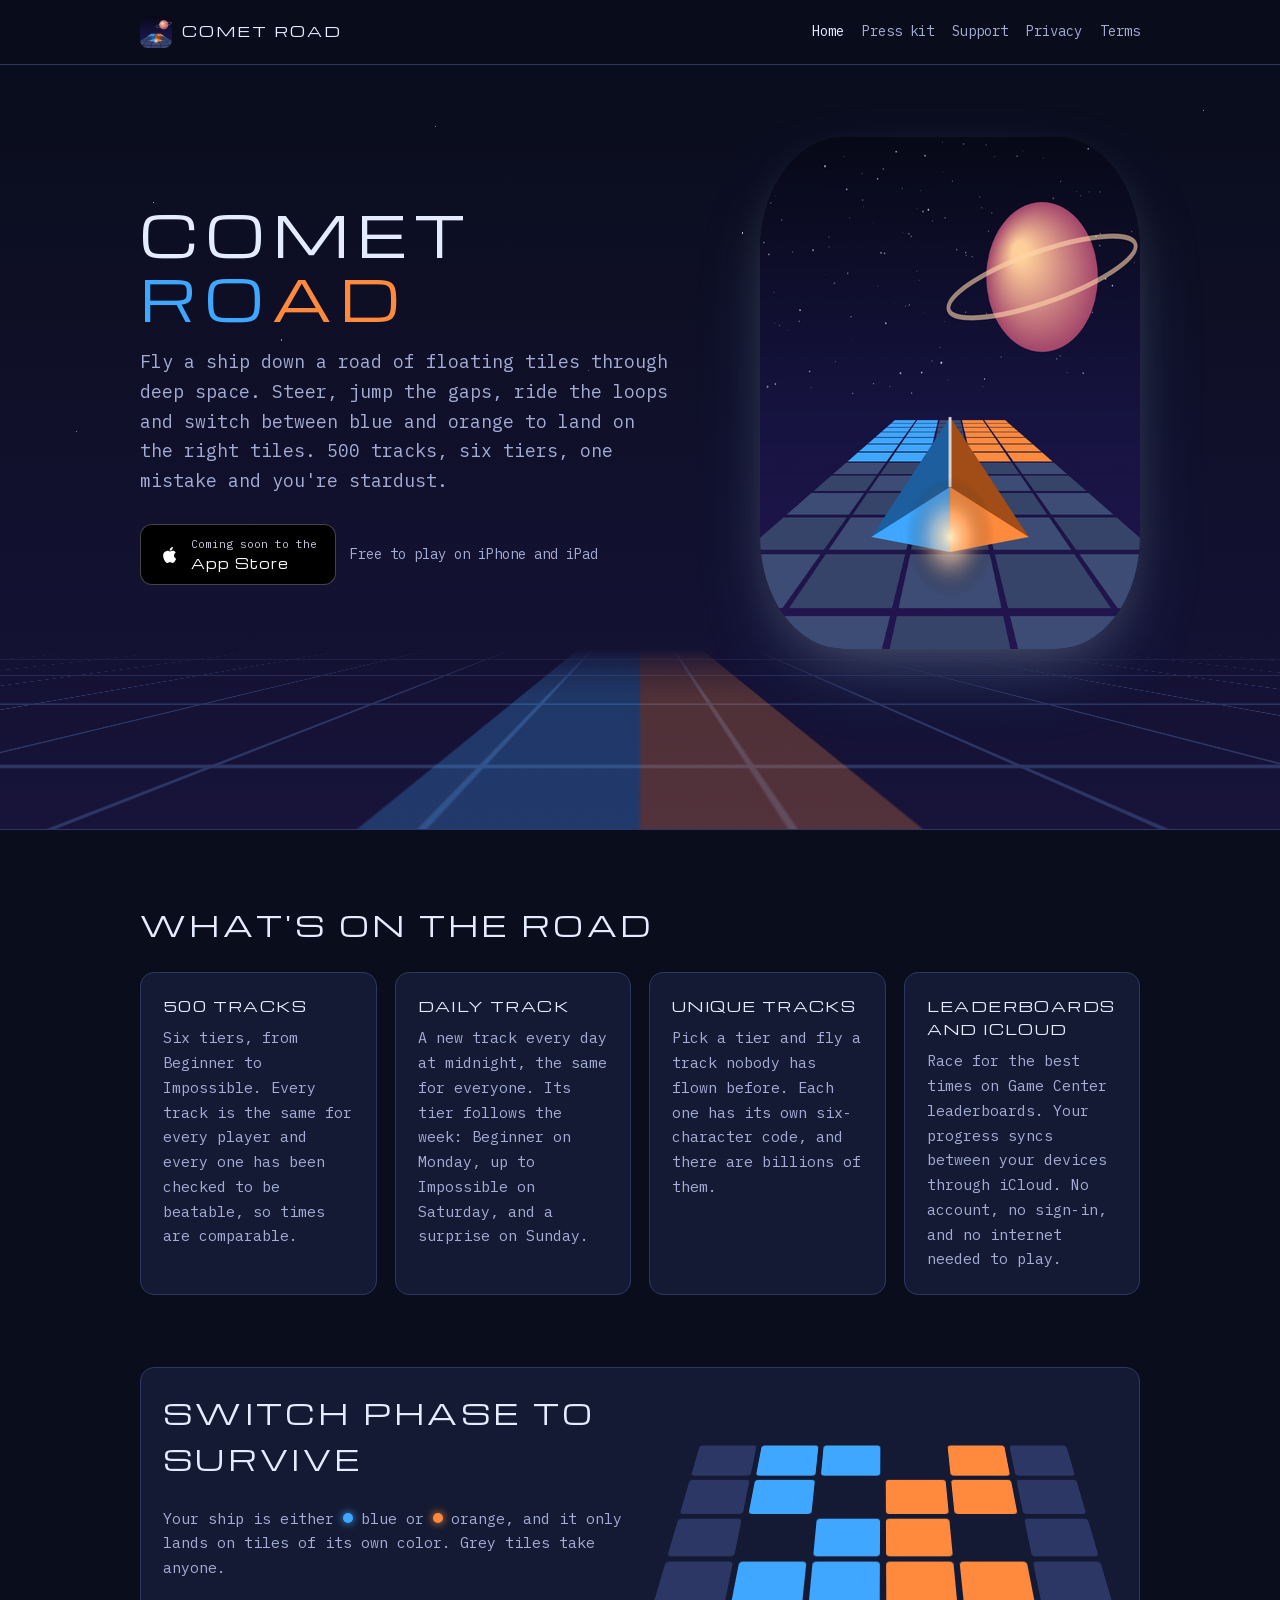
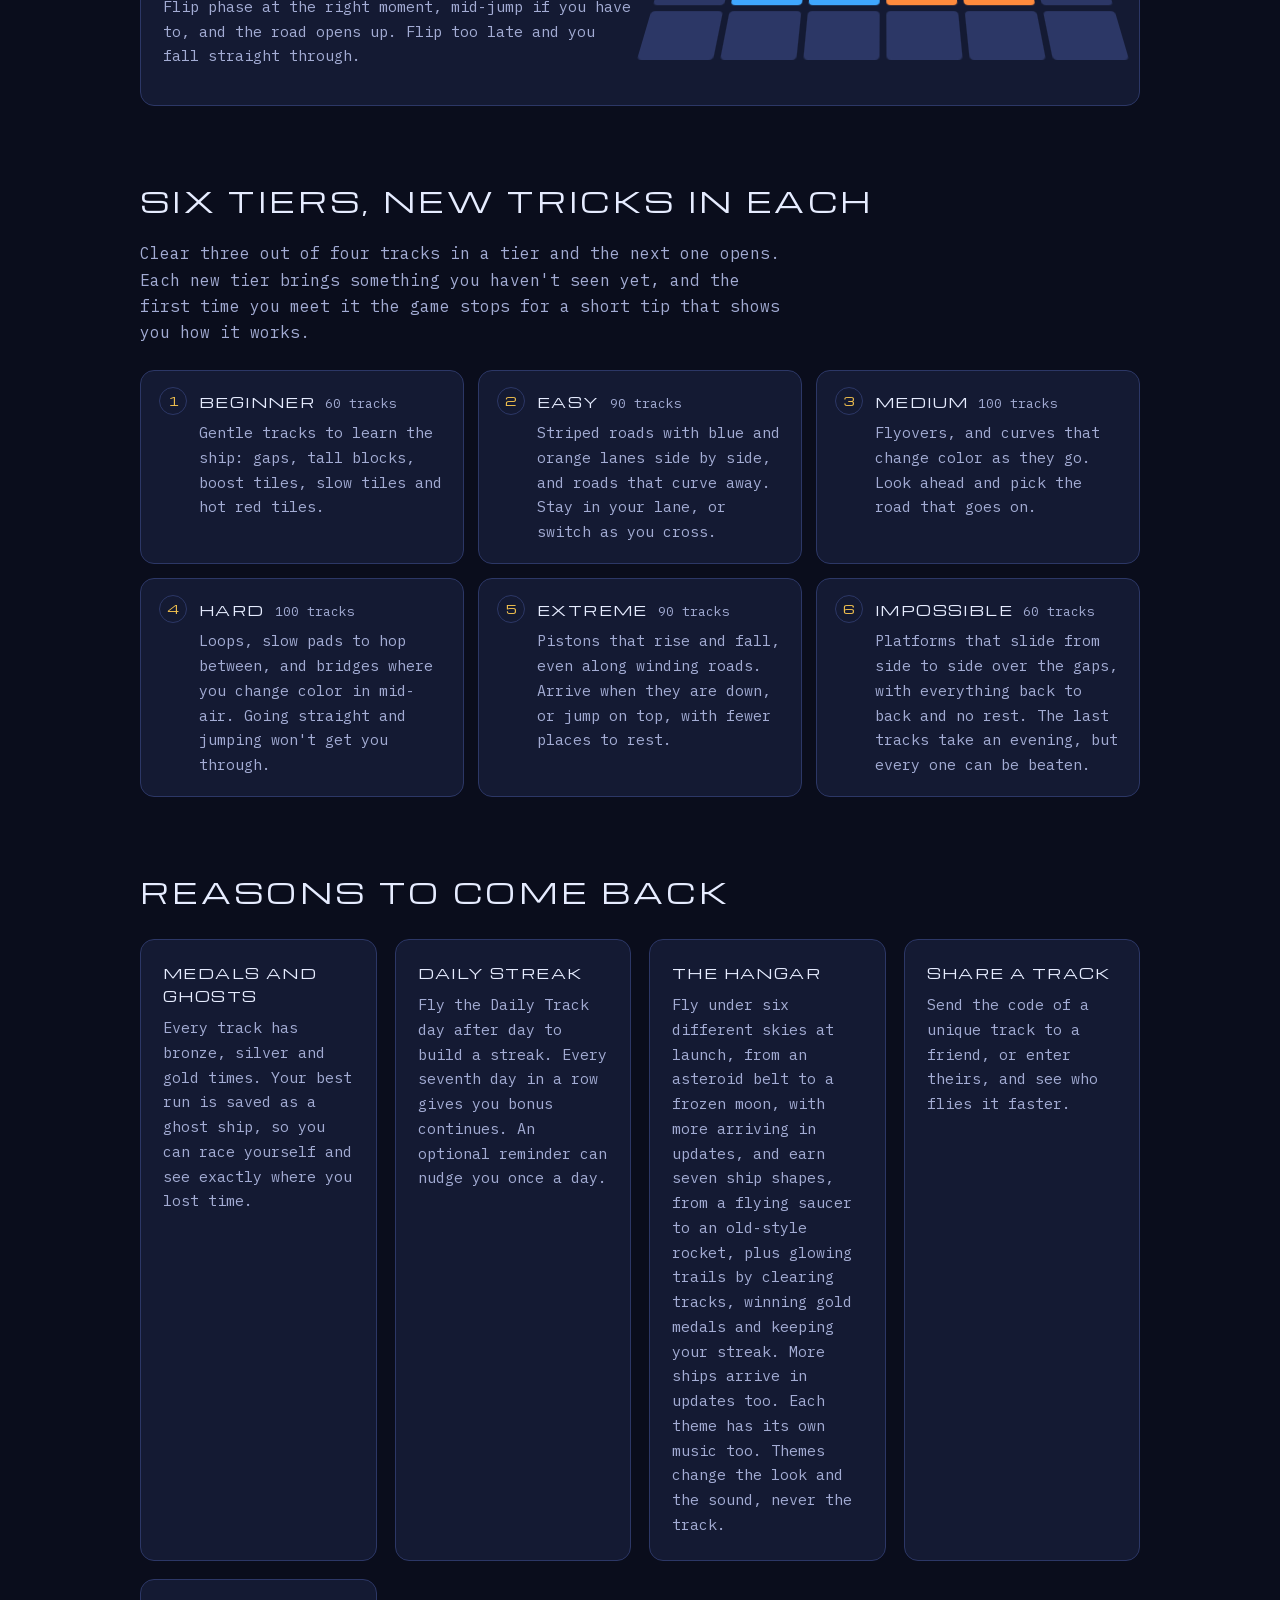
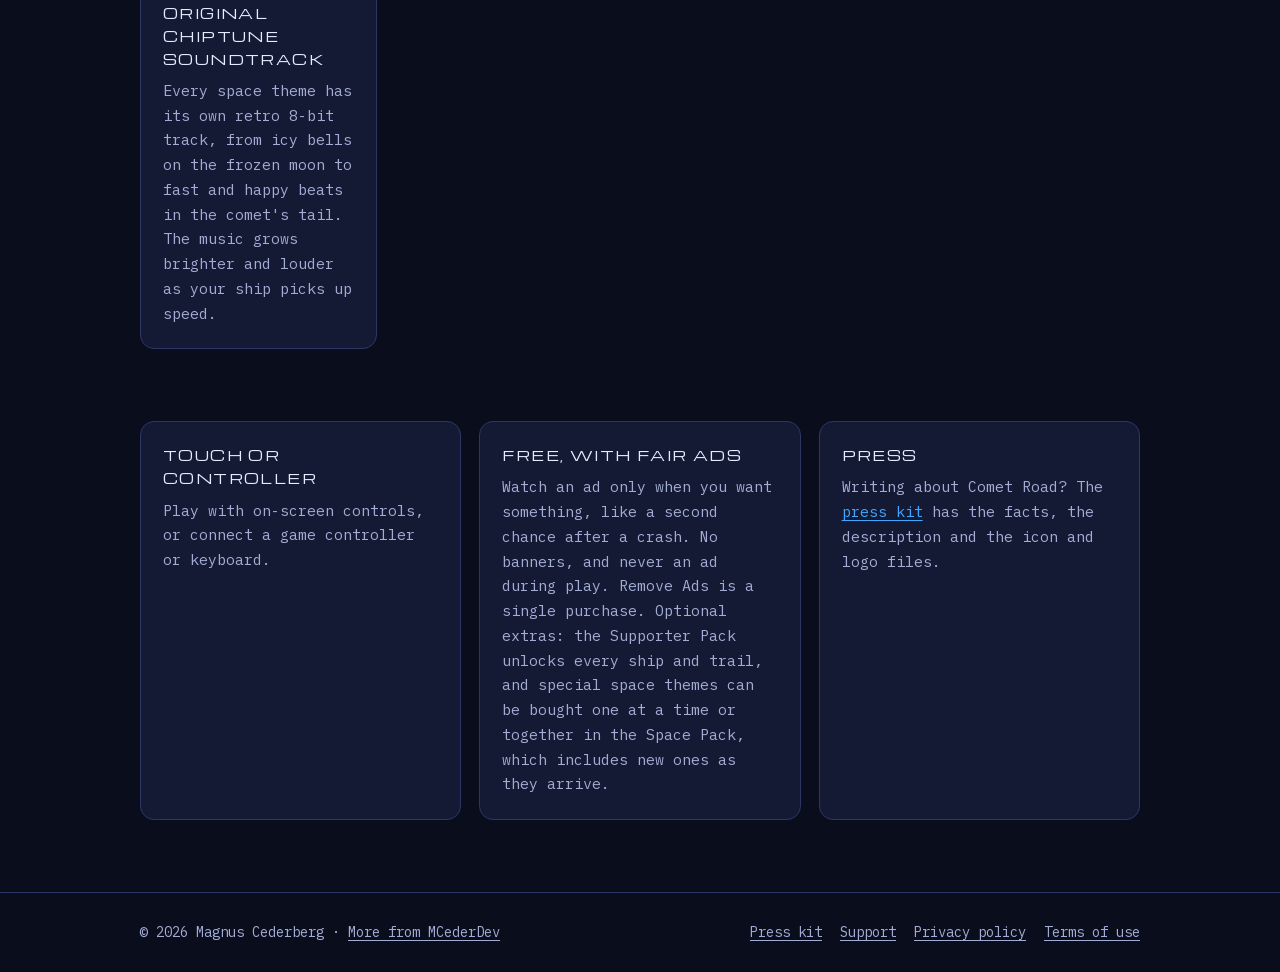
==== commit 7c1c9585: "Merge pull request #12 from mcederdev/claude/project-thread-rxaz1d Mention the new player tips and H" ====
--- a/index.html
+++ b/index.html
@@ -87,7 +87,7 @@
   <section style="padding-top:0">
     <div class="wrap">
       <h2>SIX TIERS, NEW TRICKS IN EACH</h2>
-      <p class="sub">Clear three out of four tracks in a tier and the next one opens. Each new tier brings something you haven't seen yet.</p>
+      <p class="sub">Clear three out of four tracks in a tier and the next one opens. Each new tier brings something you haven't seen yet, and the first time you meet it the game stops for a short tip that shows you how it works.</p>
       <ol class="tiers">
         <li><b>BEGINNER</b><span>60 tracks</span><p>Gentle tracks to learn the ship: gaps, tall blocks, boost tiles, slow tiles and hot red tiles.</p></li>
         <li><b>EASY</b><span>90 tracks</span><p>Striped roads with blue and orange lanes side by side, and roads that curve away. Stay in your lane, or switch as you cross.</p></li>
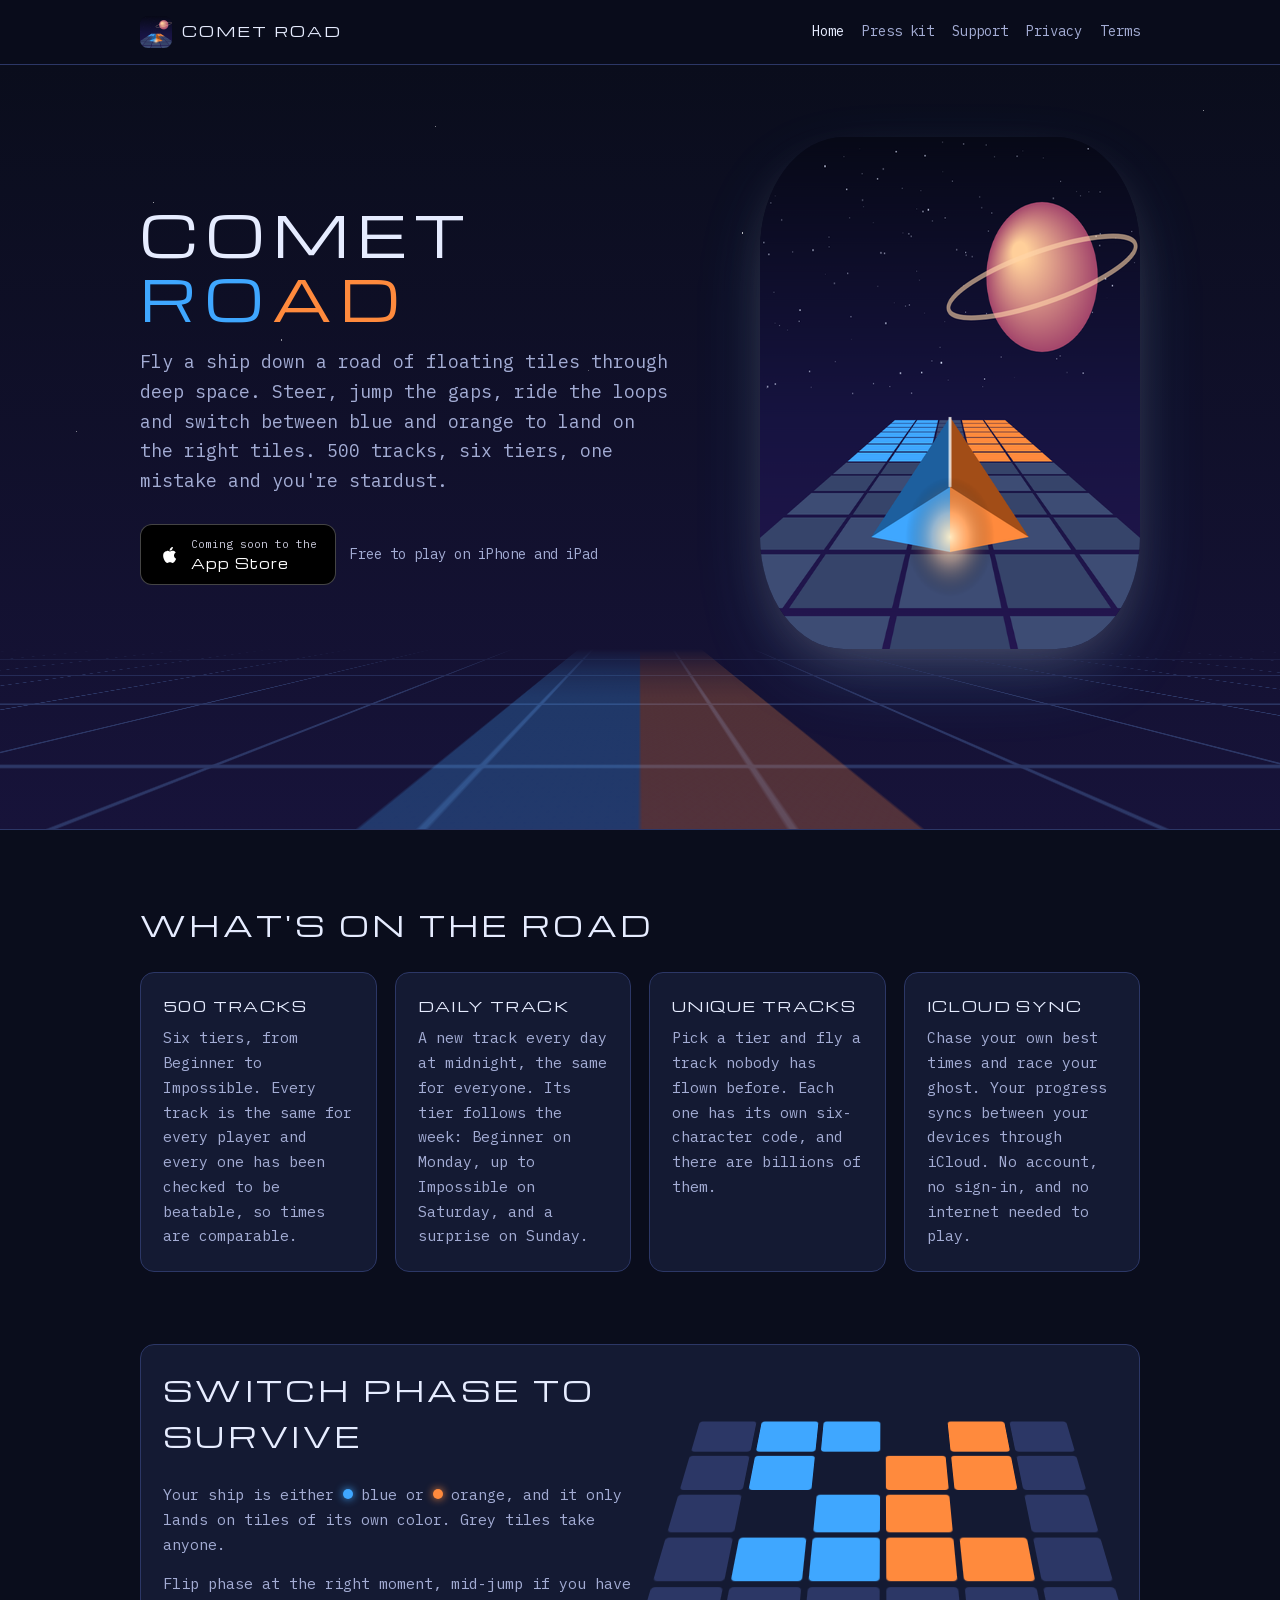
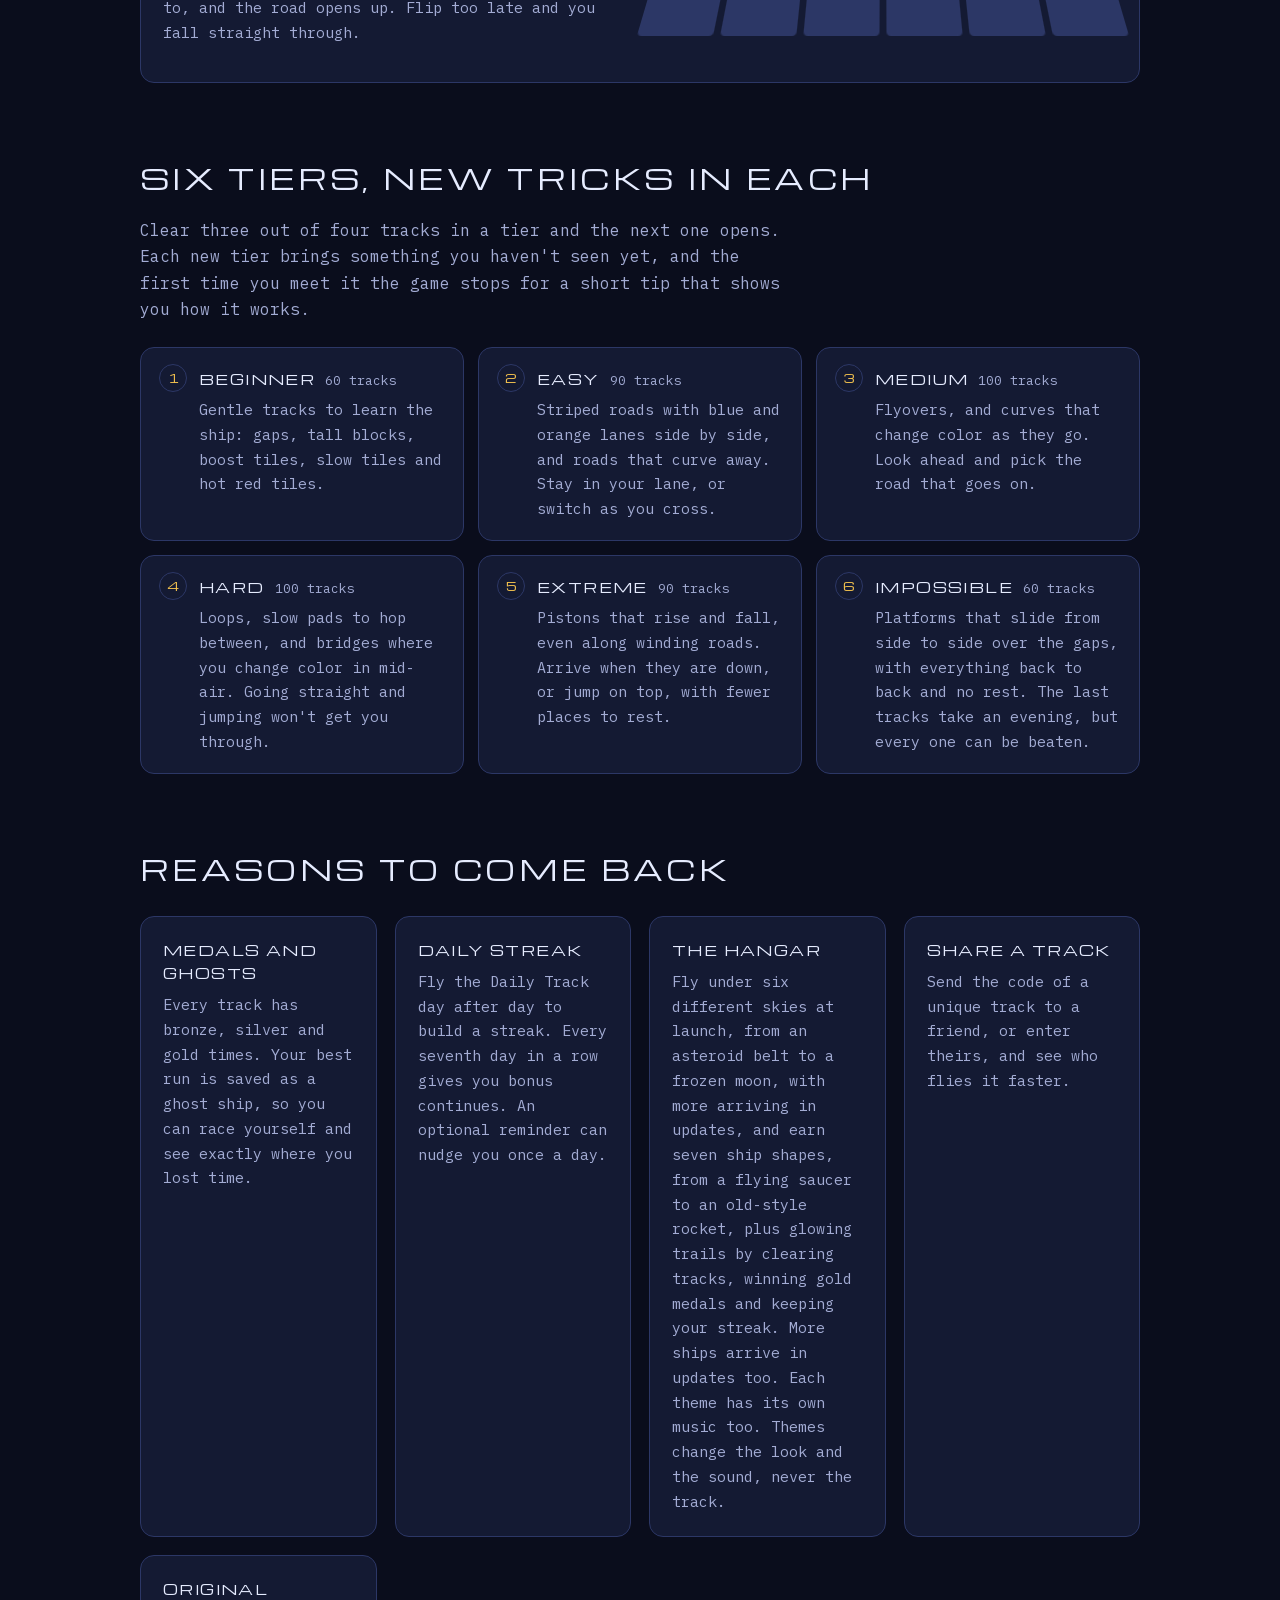
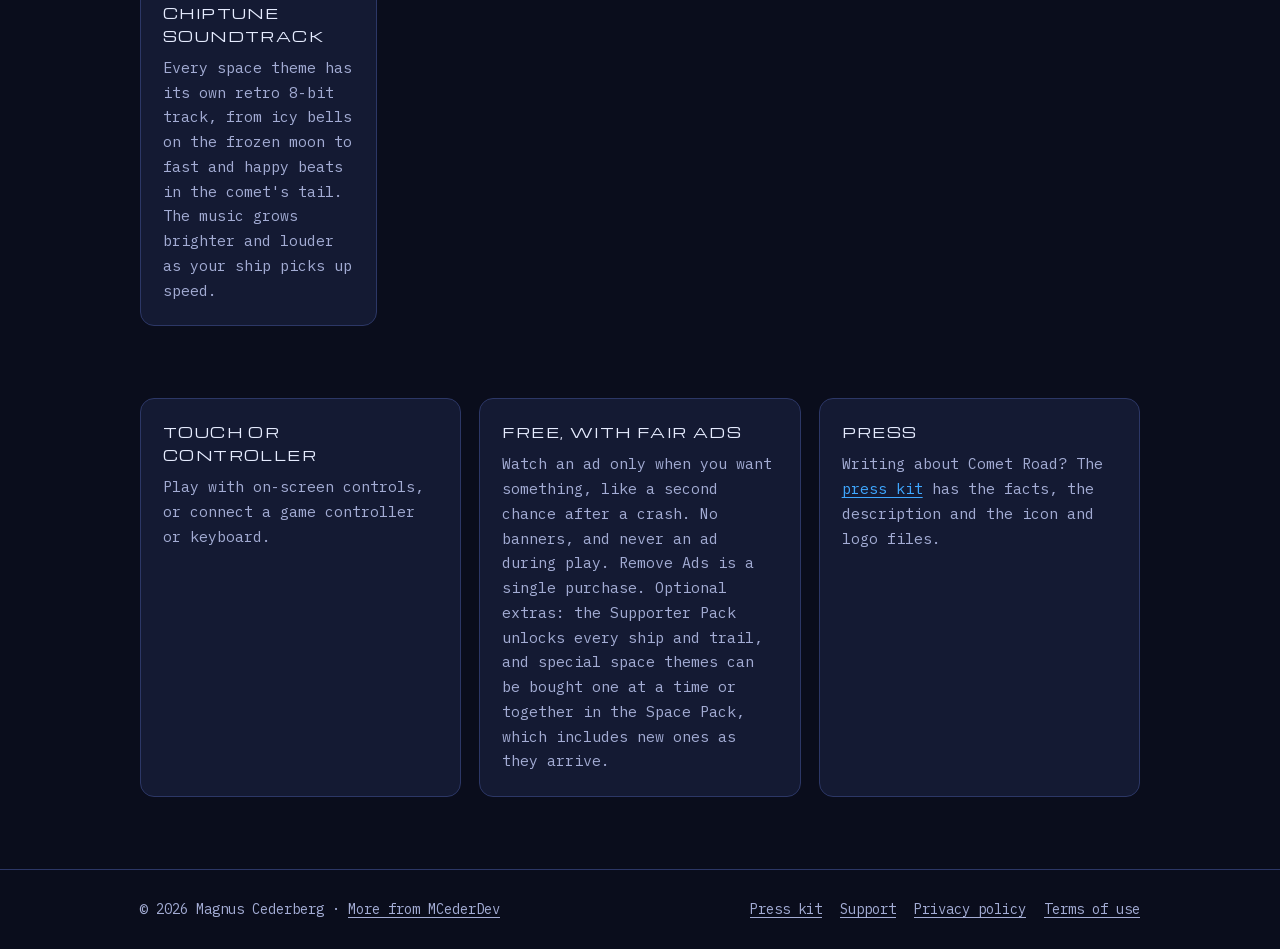
==== commit b0a666c1: "Remove Game Center leaderboards from the site and policies Co-Authored-By: Claude Opus 5.5 <noreply@" ====
--- a/index.html
+++ b/index.html
@@ -60,7 +60,7 @@
         <div class="card"><h3>500 TRACKS</h3><p>Six tiers, from Beginner to Impossible. Every track is the same for every player and every one has been checked to be beatable, so times are comparable.</p></div>
         <div class="card"><h3>DAILY TRACK</h3><p>A new track every day at midnight, the same for everyone. Its tier follows the week: Beginner on Monday, up to Impossible on Saturday, and a surprise on Sunday.</p></div>
         <div class="card"><h3>UNIQUE TRACKS</h3><p>Pick a tier and fly a track nobody has flown before. Each one has its own six-character code, and there are billions of them.</p></div>
-        <div class="card"><h3>LEADERBOARDS AND ICLOUD</h3><p>Race for the best times on Game Center leaderboards. Your progress syncs between your devices through iCloud. No account, no sign-in, and no internet needed to play.</p></div>
+        <div class="card"><h3>ICLOUD SYNC</h3><p>Chase your own best times and race your ghost. Your progress syncs between your devices through iCloud. No account, no sign-in, and no internet needed to play.</p></div>
       </div>
     </div>
   </section>
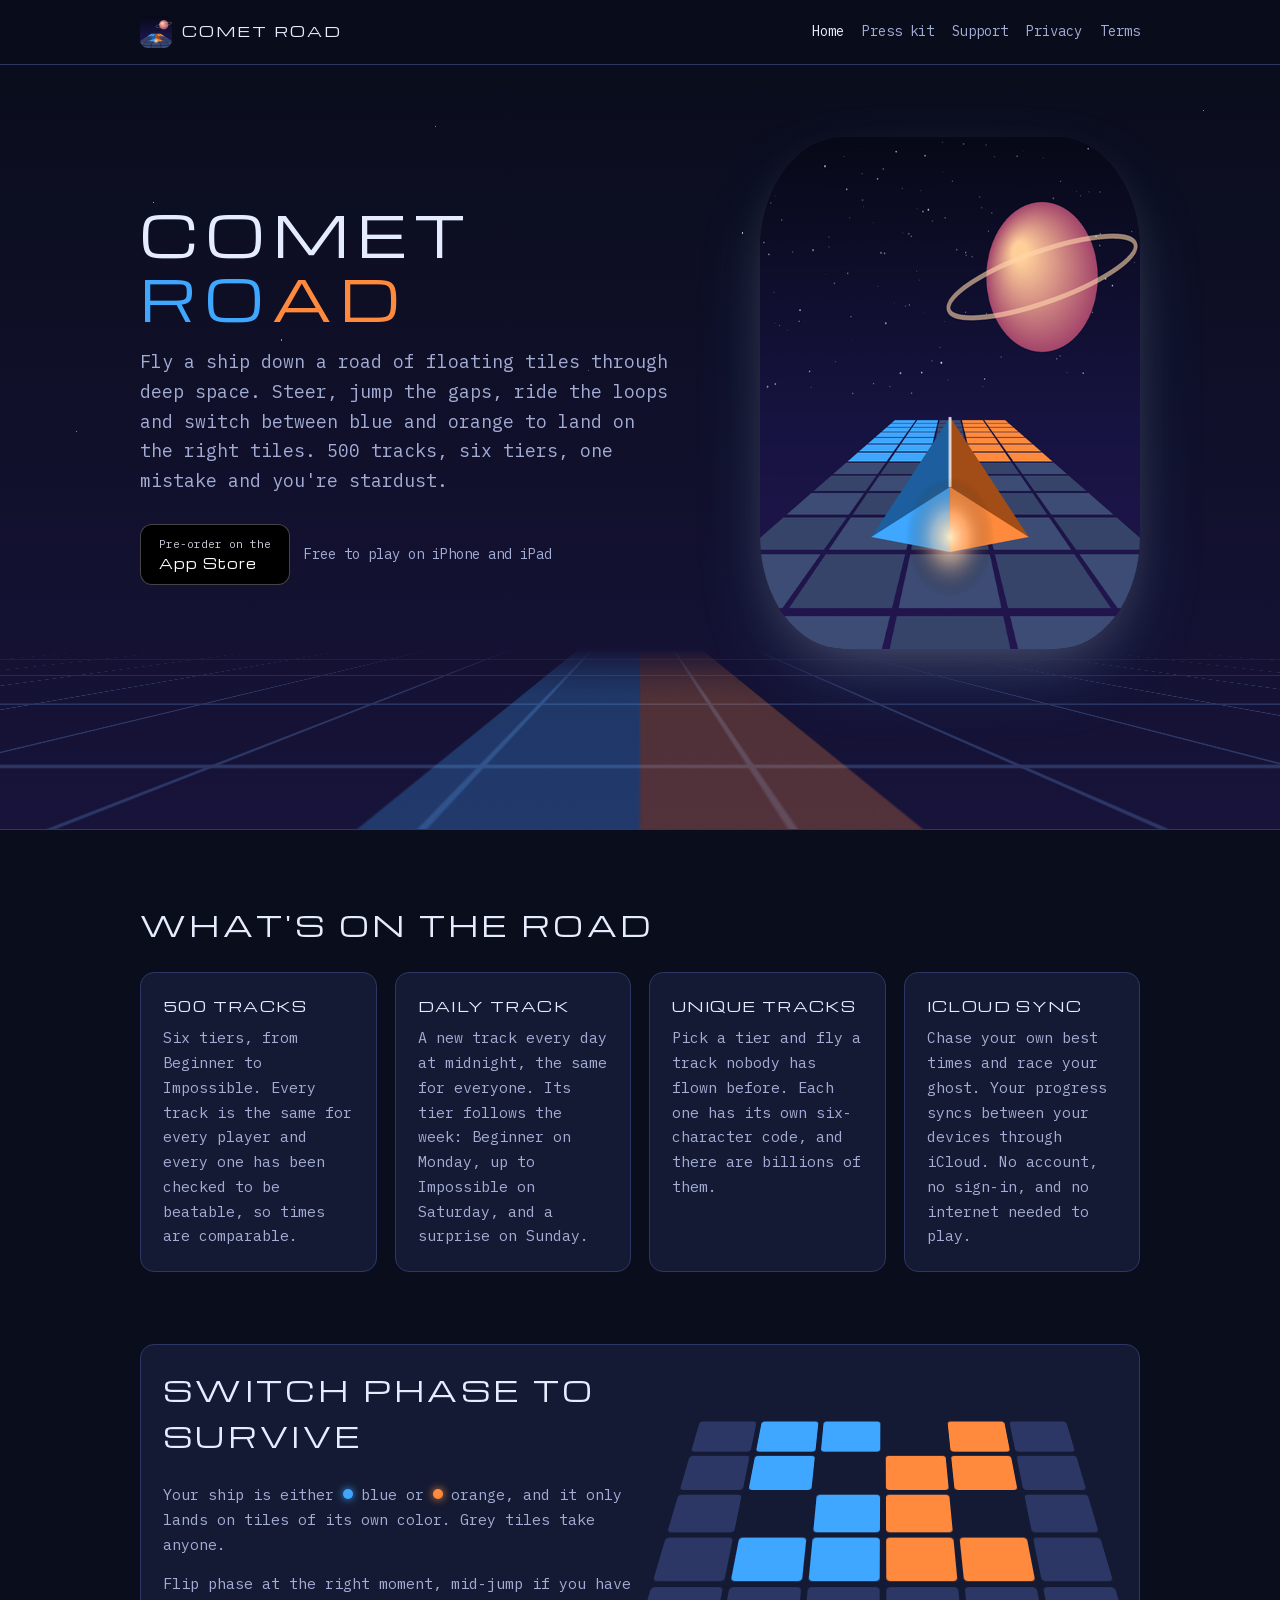
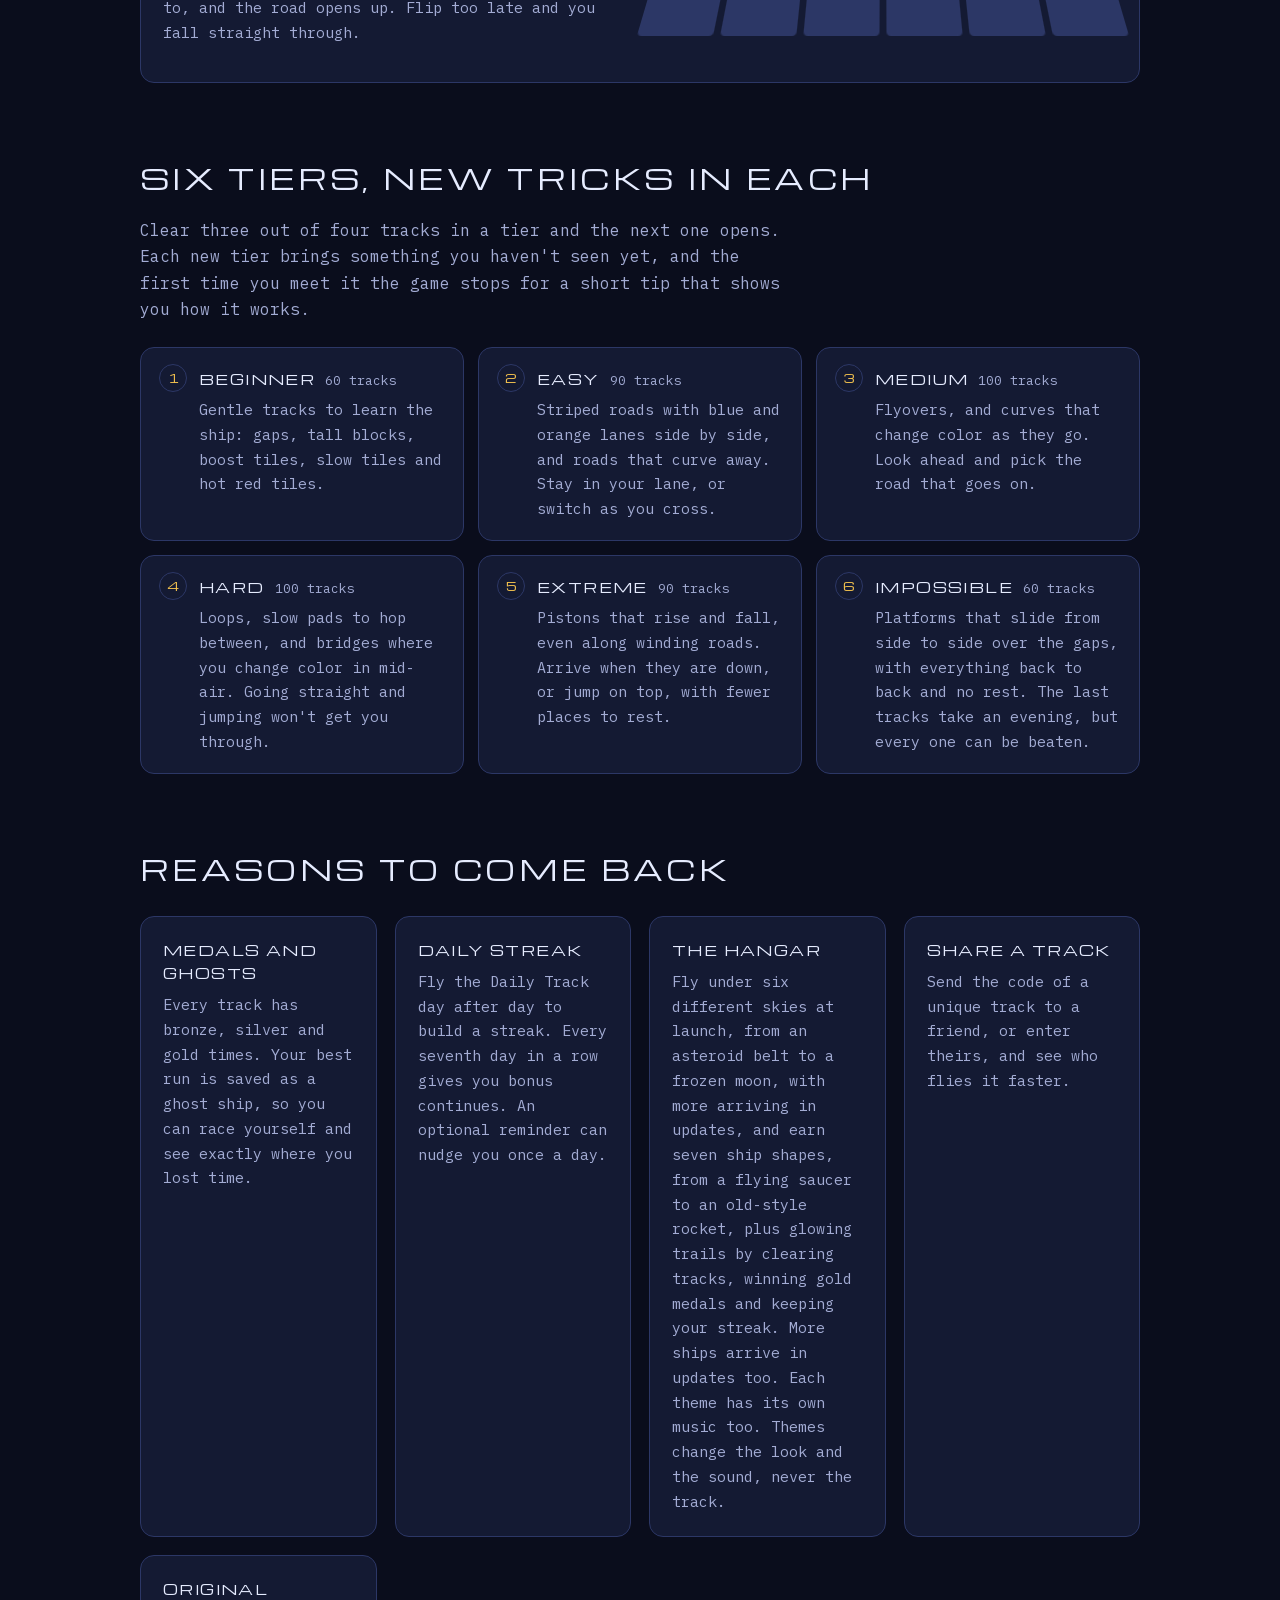
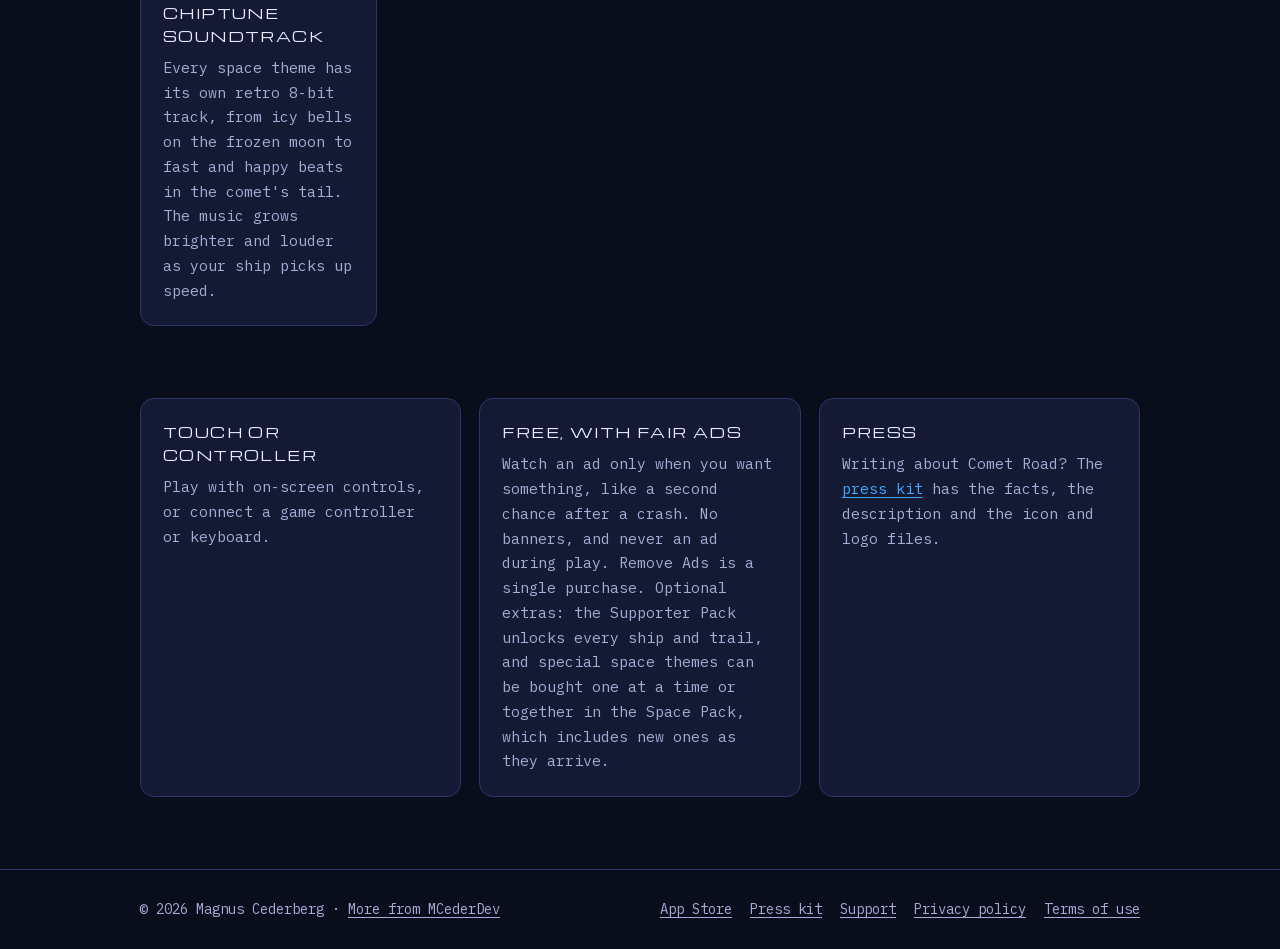
==== commit 72ee558d: "Add App Store pre-order link across the site Home CTA now links to the App Store pre-order page, Sma" ====
--- a/index.html
+++ b/index.html
@@ -10,7 +10,7 @@
 <meta property="og:type" content="website">
 <meta property="og:image" content="assets/icon-512.png">
 <meta name="theme-color" content="#0a0d1c">
-<!-- When the app is live, add: <meta name="apple-itunes-app" content="app-id=YOUR_APP_ID"> -->
+<meta name="apple-itunes-app" content="app-id=6834401952">
 <link rel="icon" href="assets/favicon.png" type="image/png">
 <link rel="apple-touch-icon" href="assets/apple-touch-icon.png">
 <link rel="stylesheet" href="assets/site.css">
@@ -38,10 +38,8 @@
         <h1>COMET <span class="b">RO</span><span class="o">AD</span></h1>
         <p class="lede">Fly a ship down a road of floating tiles through deep space. Steer, jump the gaps, ride the loops and switch between blue and orange to land on the right tiles. 500 tracks, six tiers, one mistake and you're stardust.</p>
         <div class="cta">
-          <!-- Replace with the official "Download on the App Store" badge and your app link once the app is live. -->
-          <a class="store-badge" aria-disabled="true">
-            <svg viewBox="0 0 24 24" aria-hidden="true"><path d="M16.37 12.5c-.02-2.2 1.8-3.26 1.88-3.31-1.03-1.5-2.62-1.7-3.18-1.73-1.35-.14-2.64.8-3.33.8-.69 0-1.74-.78-2.87-.76-1.47.02-2.83.86-3.59 2.18-1.53 2.66-.39 6.6 1.1 8.75.73 1.05 1.6 2.24 2.73 2.2 1.1-.05 1.51-.71 2.84-.71 1.32 0 1.7.71 2.85.69 1.18-.02 1.93-1.07 2.65-2.13.84-1.22 1.18-2.4 1.2-2.46-.03-.01-2.3-.88-2.32-3.52zM14.2 6.03c.6-.73 1.01-1.75.9-2.76-.87.04-1.92.58-2.54 1.31-.56.64-1.05 1.67-.92 2.66.97.08 1.96-.49 2.56-1.21z"/></svg>
-            <span><small>Coming soon to the</small>App Store</span>
+          <a class="store-badge" href="https://apps.apple.com/app/id6834401952" aria-label="Pre-order Comet Road on the App Store">
+            <span><small>Pre-order on the</small>App Store</span>
           </a>
           <span class="ghost">Free to play on iPhone and iPad</span>
         </div>
@@ -127,6 +125,7 @@
   <div class="wrap">
     <span>&copy; 2026 Magnus Cederberg · <a href="../">More from MCederDev</a></span>
     <nav aria-label="Footer">
+      <a href="https://apps.apple.com/app/id6834401952">App Store</a>
       <a href="presskit.html">Press kit</a>
       <a href="support.html">Support</a>
       <a href="privacy.html">Privacy policy</a>
--- a/assets/site.css
+++ b/assets/site.css
@@ -65,6 +65,7 @@
 .store-badge svg{width:22px;height:22px;fill:currentColor}
 .store-badge small{display:block;font-family:var(--mono);font-size:11px;letter-spacing:0;color:#ccd}
 .store-badge[aria-disabled="true"]{cursor:default}
+.store-badge[href]:hover,.store-badge[href]:focus-visible{border-color:#fff;background:#111}
 .ghost{color:var(--muted);font-size:14px}
 
 /* Sections */
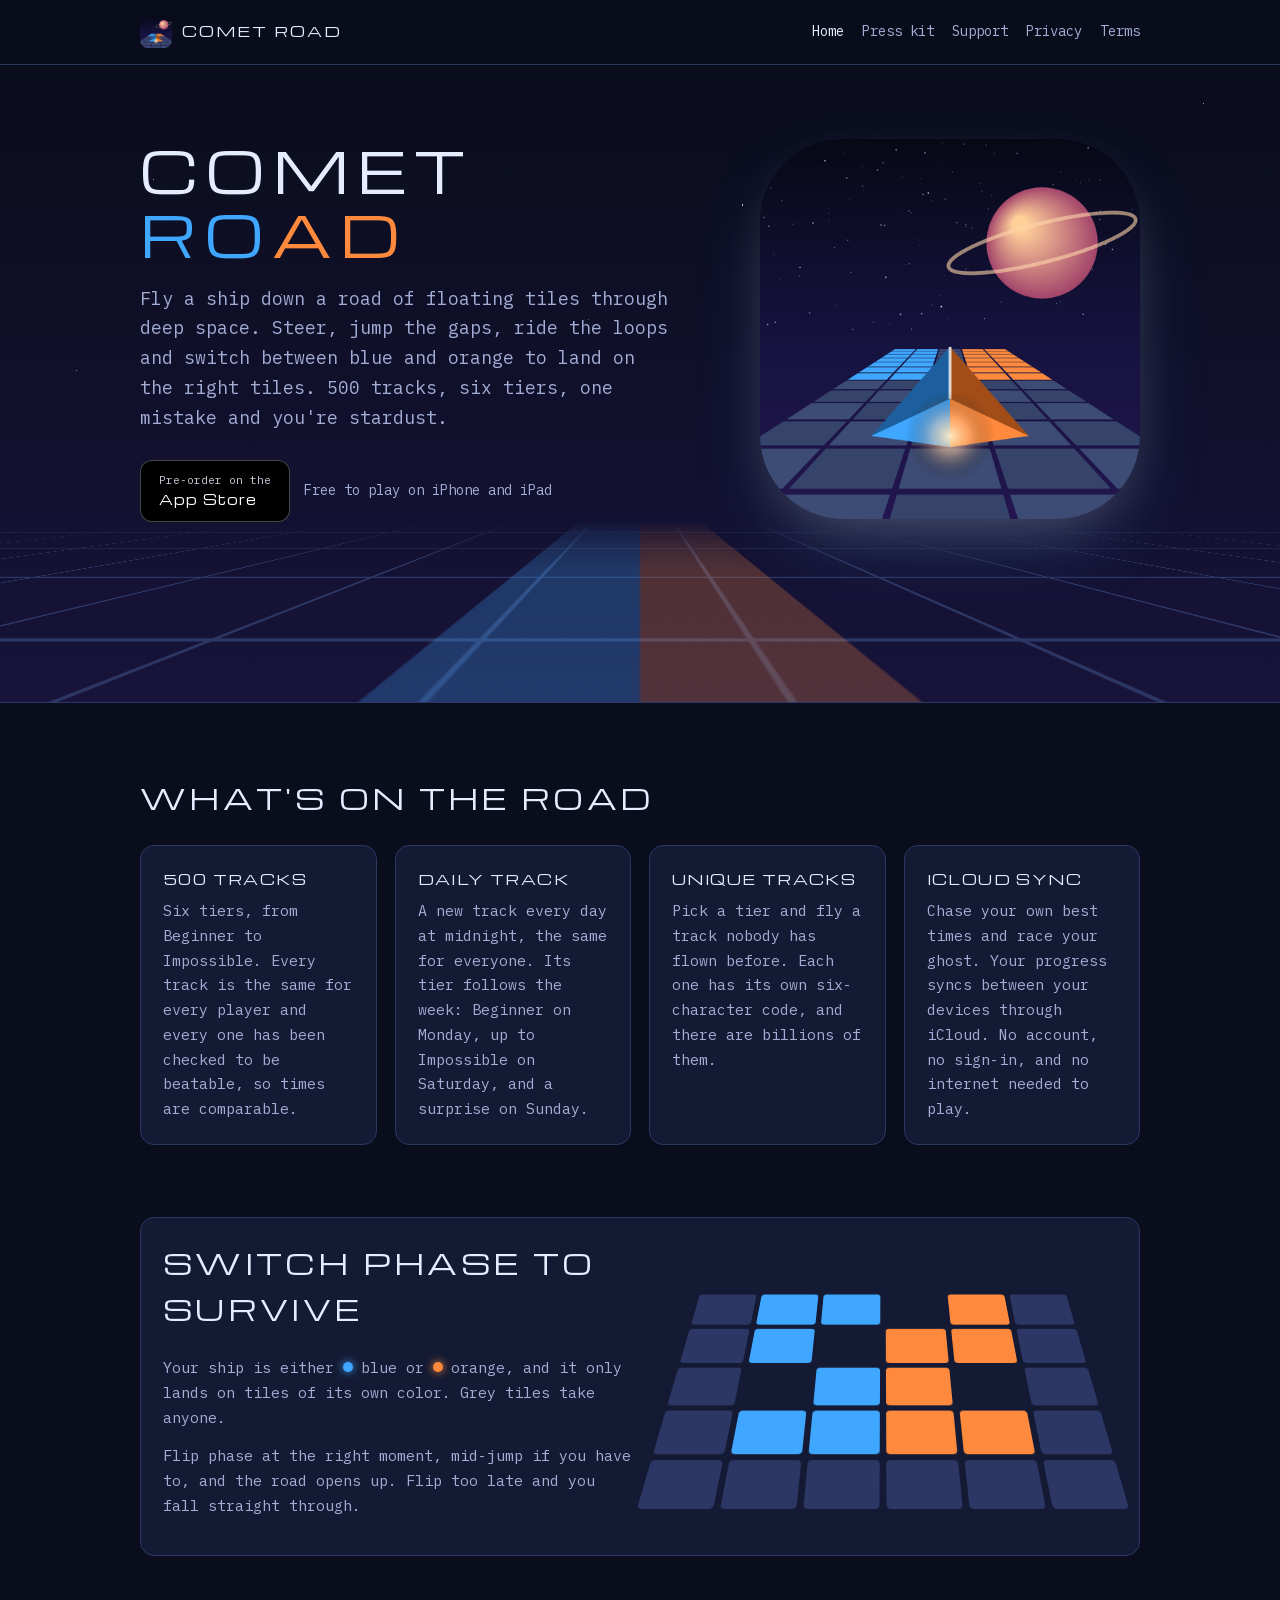
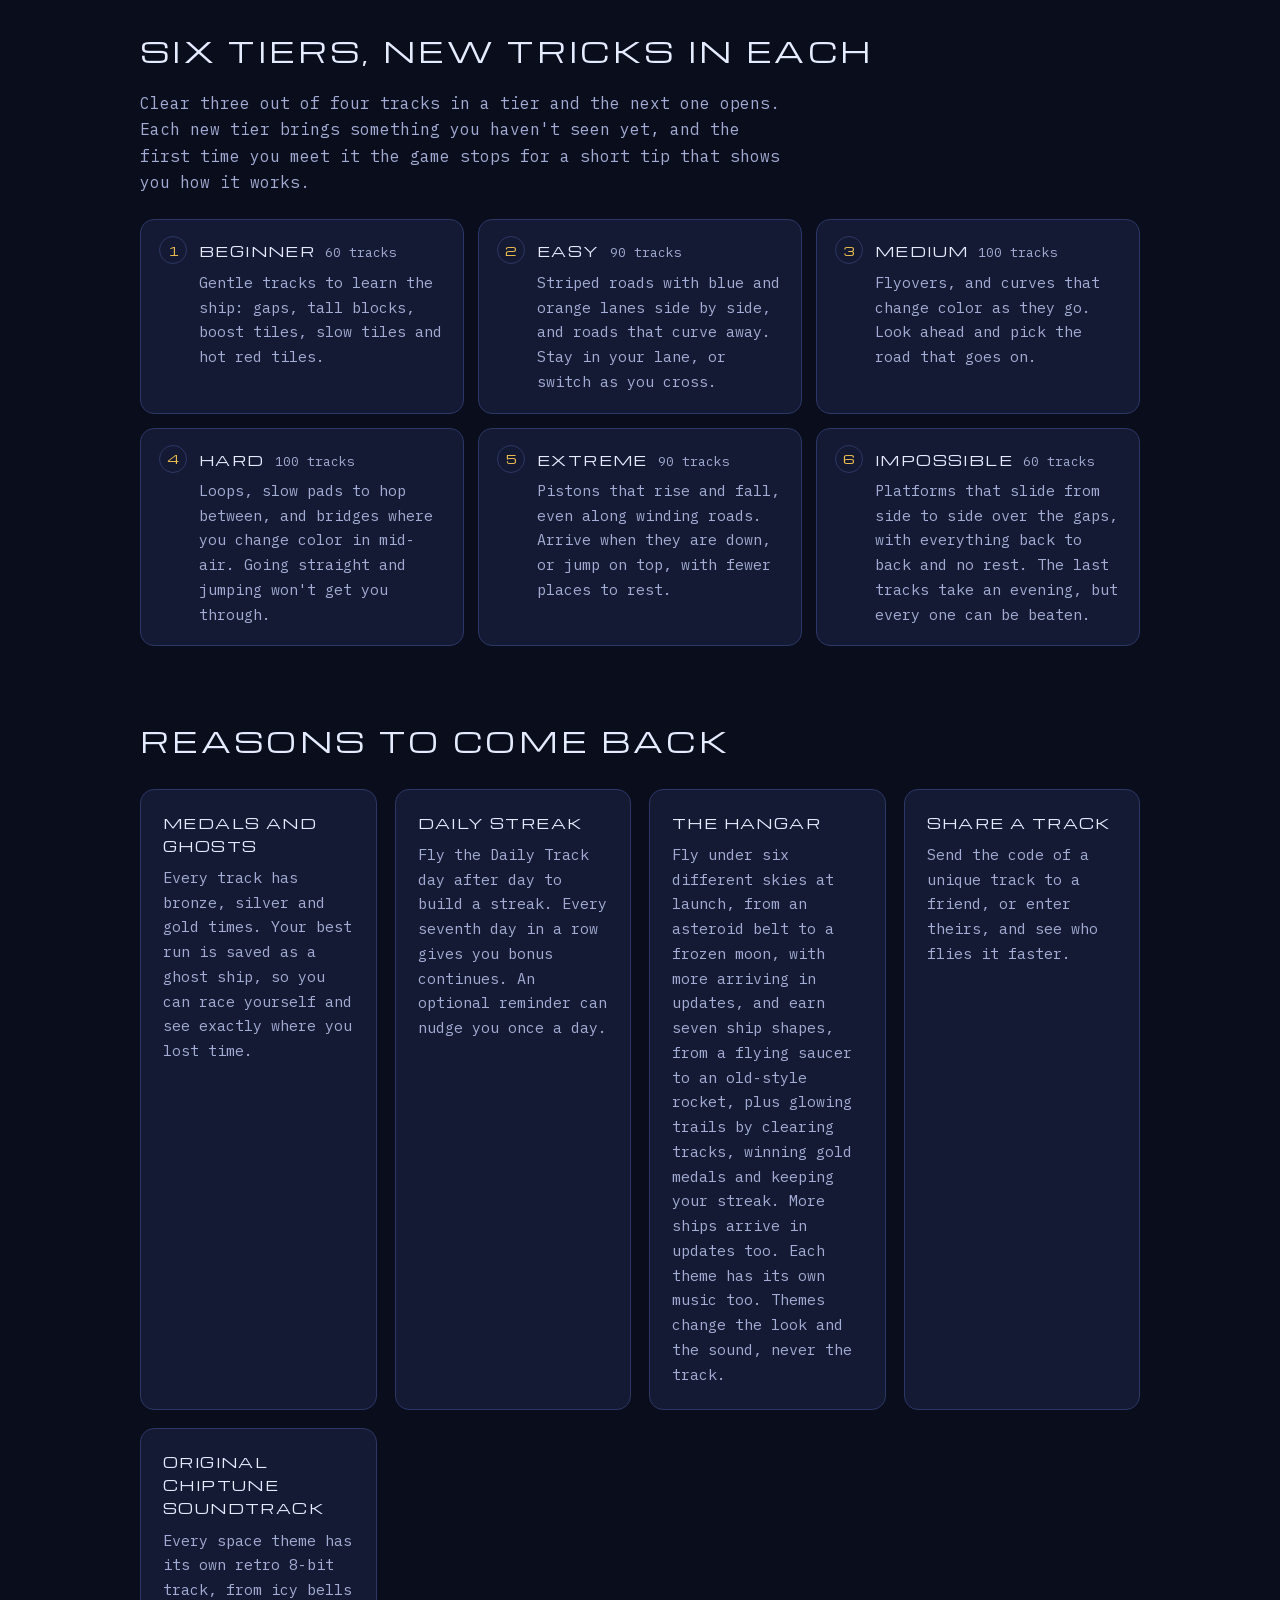
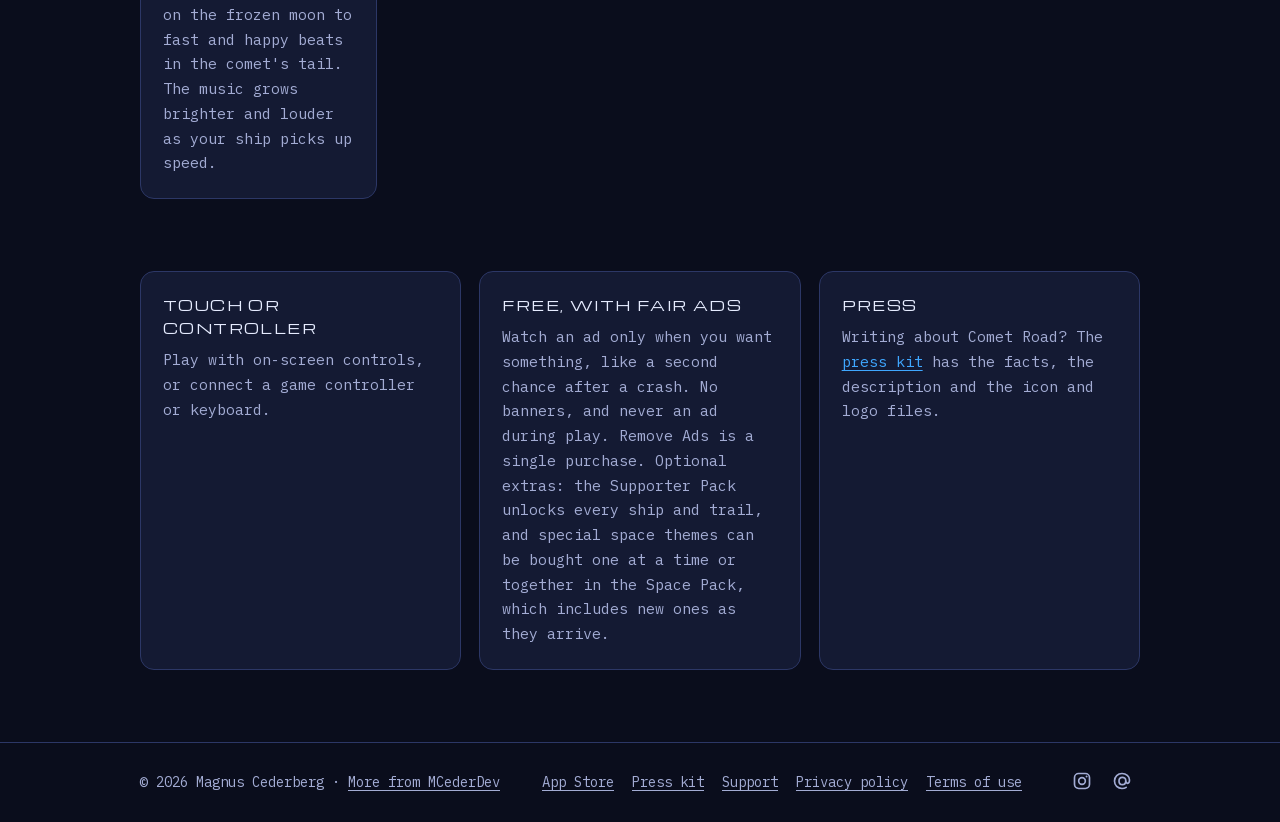
==== commit ed38e6ce: "Add social media links Co-Authored-By: Claude Opus 5.5 <noreply@anthropic.com> Claude-Session: https" ====
--- a/index.html
+++ b/index.html
@@ -131,6 +131,10 @@
       <a href="privacy.html">Privacy policy</a>
       <a href="terms.html">Terms of use</a>
     </nav>
+    <div class="social">
+      <a href="https://www.instagram.com/cometroadgame/" aria-label="Comet Road on Instagram (@cometroadgame)" title="Instagram @cometroadgame"><svg viewBox="0 0 24 24" width="20" height="20" fill="none" stroke="currentColor" stroke-width="2" aria-hidden="true"><rect x="3" y="3" width="18" height="18" rx="5"/><circle cx="12" cy="12" r="4"/><circle cx="17.5" cy="6.5" r="1.2" fill="currentColor" stroke="none"/></svg></a>
+      <a href="https://www.threads.net/@cometroadgame" aria-label="Comet Road on Threads (@cometroadgame)" title="Threads @cometroadgame"><svg viewBox="0 0 24 24" width="20" height="20" fill="none" stroke="currentColor" stroke-width="2" stroke-linecap="round" aria-hidden="true"><path d="M16.5 11.5c0-2.6-1.8-3.9-4.1-3.9-2.4 0-4 1.7-4 4.4s1.6 4.4 4 4.4c2.3 0 4.1-1.5 4.1-4.4v-1.2c0 5.6 4.5 5.1 4.5 0C21 6.1 17 3 12 3S3 6.6 3 12s4 9 9 9c2 0 3.7-.5 5-1.4"/></svg></a>
+    </div>
   </div>
 </footer>
 </body>
--- a/assets/site.css
+++ b/assets/site.css
@@ -46,7 +46,7 @@
 .hero h1{font-family:var(--display);font-weight:400;font-size:clamp(30px,6vw,56px);letter-spacing:.14em;line-height:1.15;margin:0 0 18px}
 .hero h1 .b{color:var(--blue)} .hero h1 .o{color:var(--orange)}
 .lede{font-size:18px;color:var(--muted);max-width:34em;margin:0 0 28px}
-.hero-art img{width:100%;max-width:380px;margin-left:auto;border-radius:22%;box-shadow:0 30px 80px -20px #3fa7ff55,0 20px 60px -30px #ff8a3d66}
+.hero-art img{display:block;width:100%;height:auto;aspect-ratio:1/1;object-fit:cover;max-width:380px;margin-left:auto;border-radius:22%;box-shadow:0 30px 80px -20px #3fa7ff55,0 20px 60px -30px #ff8a3d66}
 
 /* Moving track along the bottom of the hero */
 .track{position:absolute;left:-10%;right:-10%;bottom:-40px;height:220px;perspective:300px;pointer-events:none}
@@ -111,12 +111,17 @@
 .foot .wrap{display:flex;gap:16px;justify-content:space-between;flex-wrap:wrap}
 .foot nav{display:flex;gap:18px;flex-wrap:wrap}
 .foot a{color:var(--muted)}
+.foot .social{display:flex;gap:4px;margin:-8px 0}
+.foot .social a{display:grid;place-items:center;width:36px;height:36px;border-radius:10px}
+.foot .social a:hover,.foot .social a:focus-visible{color:var(--ink,#fff);background:rgba(255,255,255,.08)}
 
 @media (max-width:760px){
   .hero .wrap{grid-template-columns:1fr;padding-top:40px;padding-bottom:150px;gap:28px}
   .hero-art{order:-1}
-  .hero-art img{max-width:180px;margin:0}
+  .hero-art img{max-width:min(240px,70vw);margin:0 auto}
   .phase{grid-template-columns:1fr}
+  .top .wrap{row-gap:6px;padding-top:10px;padding-bottom:10px;min-height:0}
+  .nav{gap:6px 14px}
   section{padding:52px 0}
   .wrap{padding:0 16px}
 }
@@ -141,7 +146,10 @@
 .dl .thumb{padding:12px}
 .dl .thumb img{max-width:100%;max-height:110px;width:auto;height:auto}
 .dl small{color:var(--muted)}
-.shots{display:grid;grid-template-columns:repeat(auto-fit,minmax(220px,1fr));gap:14px;margin:12px 0 20px}
+.shots{display:grid;grid-template-columns:repeat(auto-fit,minmax(min(100%,300px),1fr));gap:14px;margin:12px 0 20px}
+.shots .dl{display:block;padding:0;overflow:hidden}
+.shots .dl .thumb{display:block;aspect-ratio:auto;padding:0;border-radius:0}
+.shots .dl .thumb img{display:block;width:100%;max-width:none;max-height:none;height:auto}
 .shot{aspect-ratio:19.5/9;border:1px dashed var(--line);border-radius:12px;display:grid;place-items:center;color:var(--muted);font-size:13px;text-align:center;padding:10px}
 @media (max-width:520px){.facts{grid-template-columns:1fr;gap:0}.facts dd{margin-bottom:10px}}
 .doc code{font-family:var(--mono);background:var(--panel);border:1px solid var(--line);border-radius:6px;padding:1px 6px;font-size:14px}
